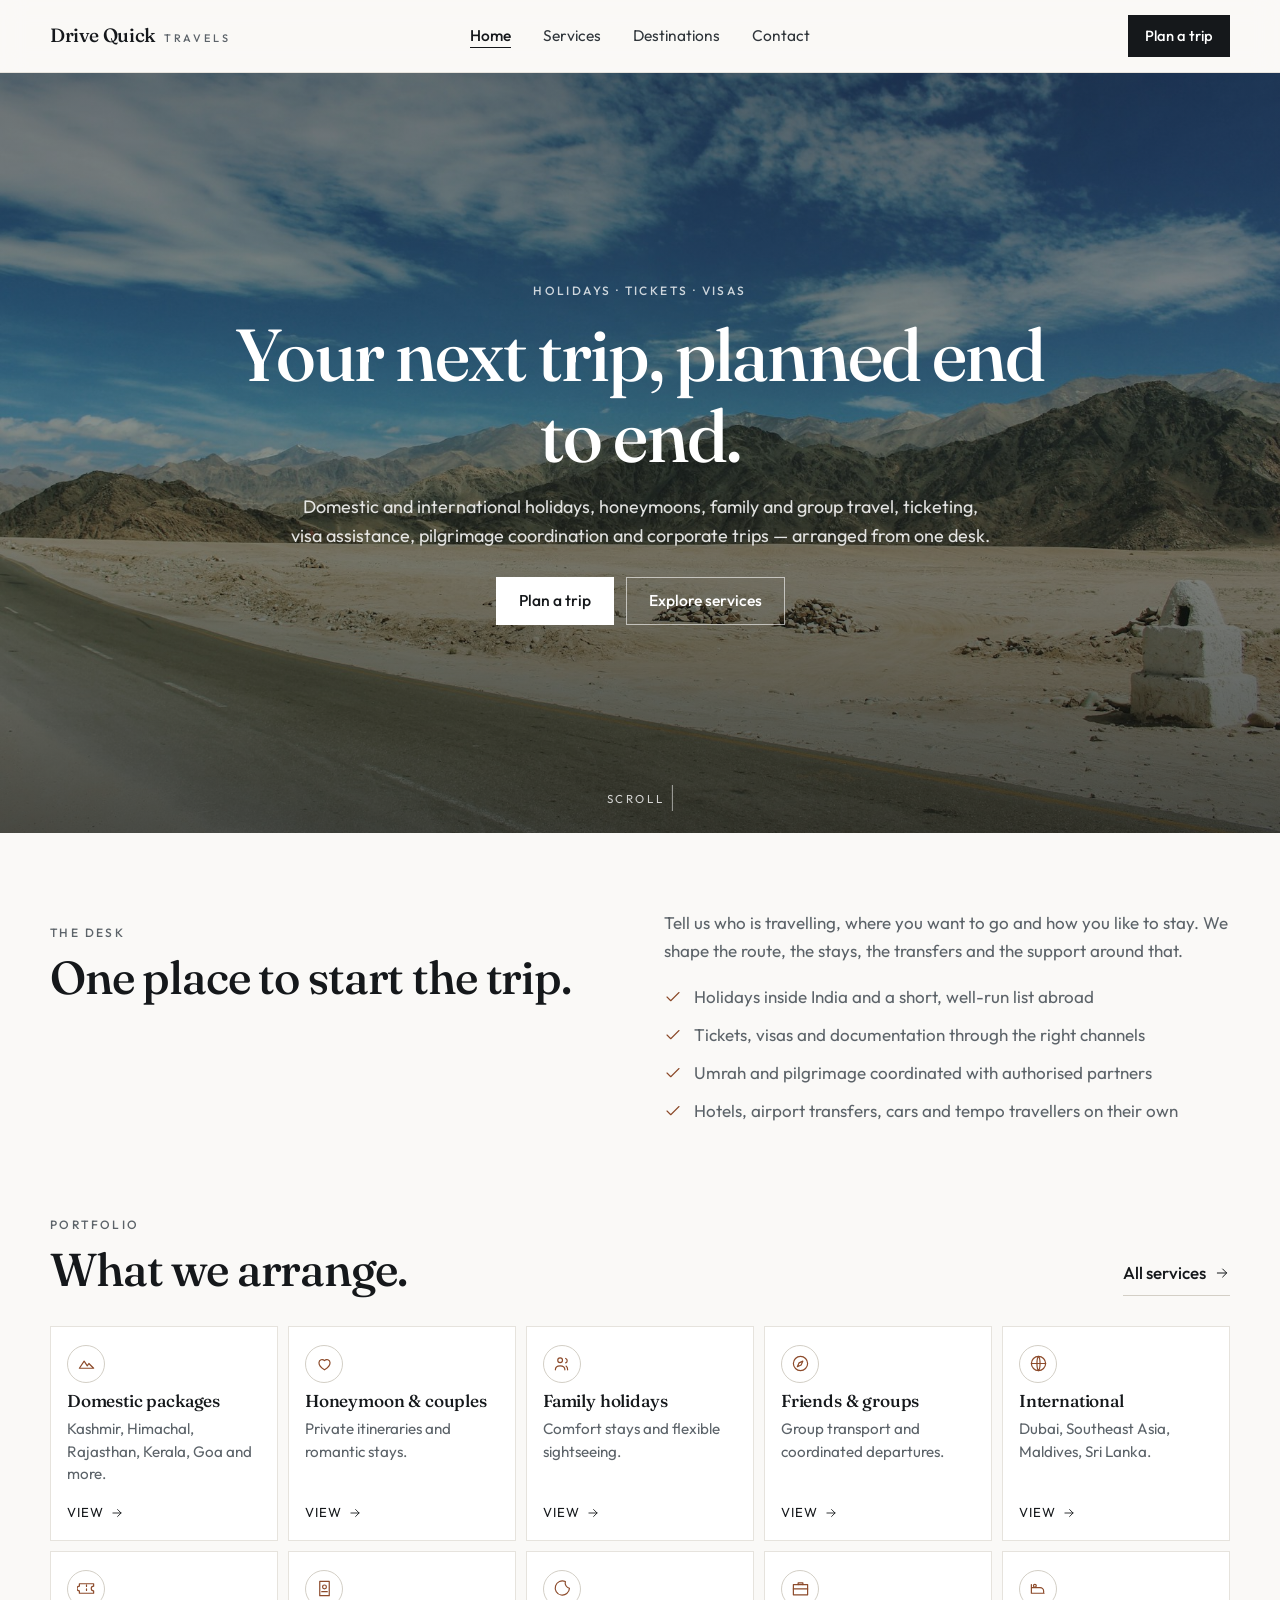
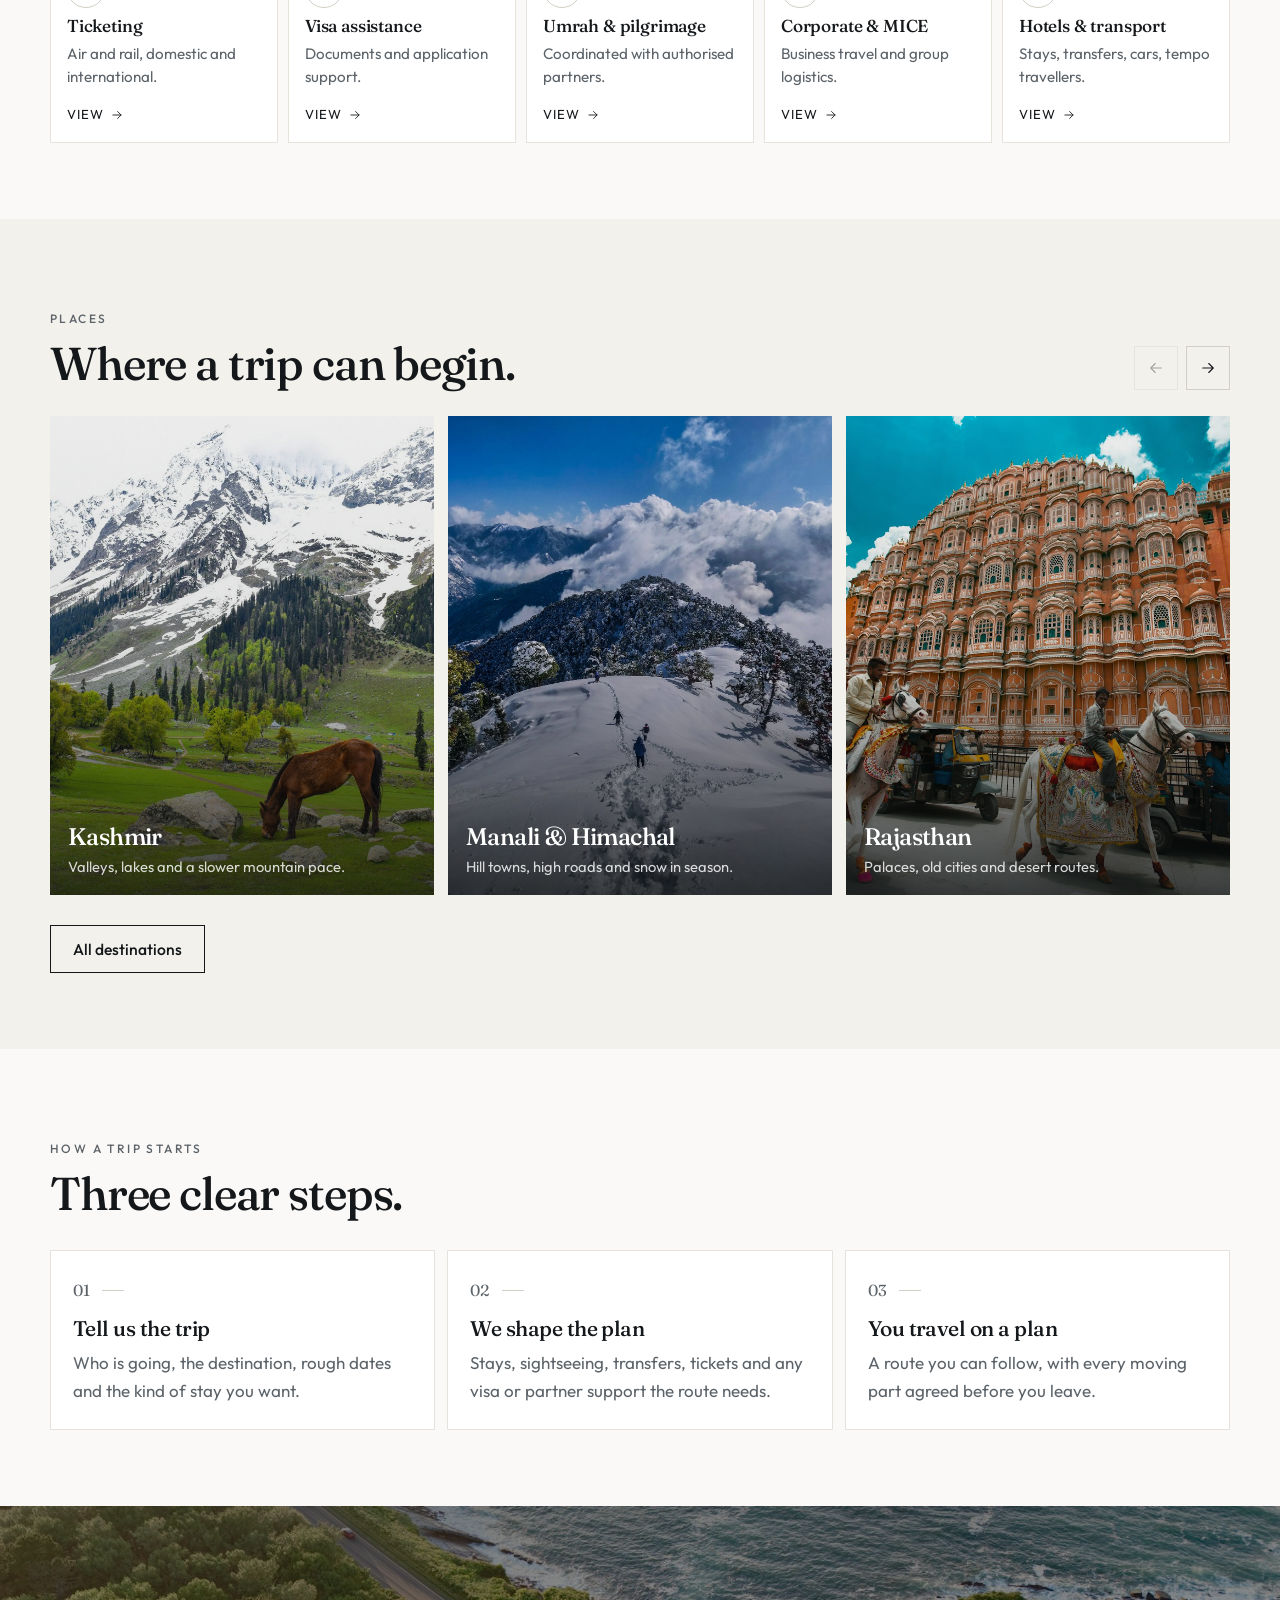
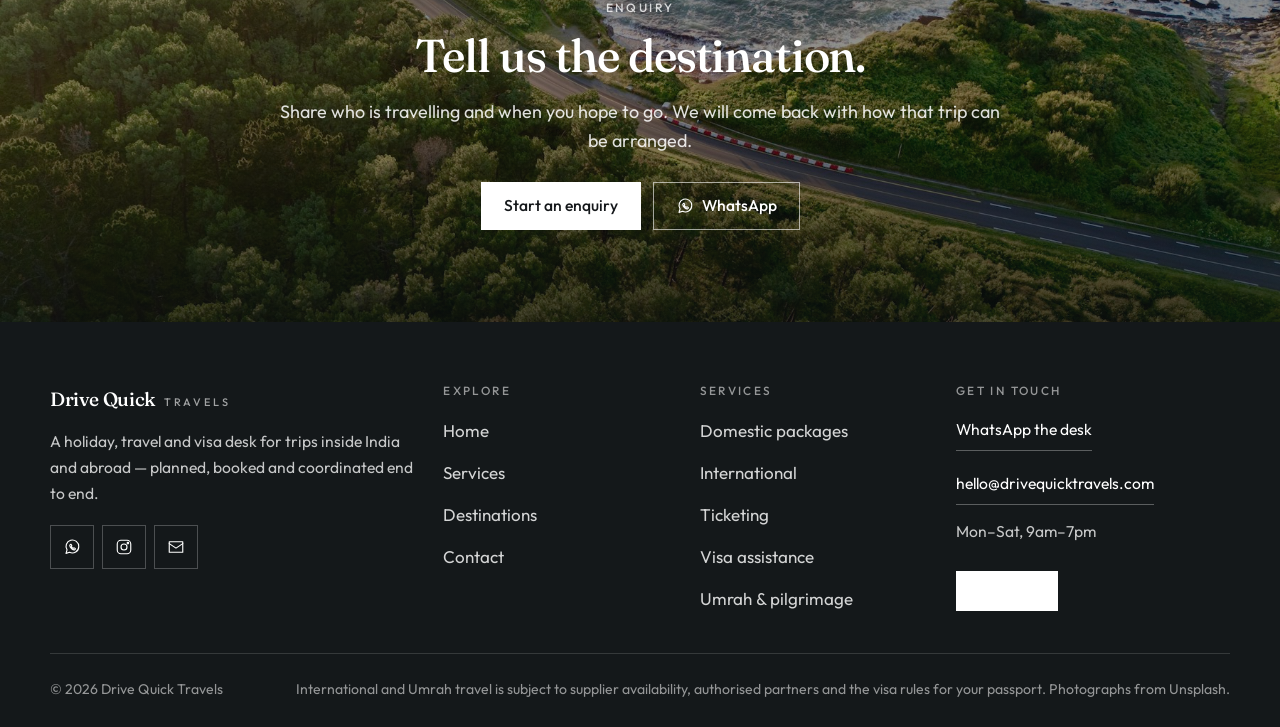
==== index.html @ 265b2a73 "Build Drive Quick Travels static site Four-page travel site (home, services, destinations, contact) " ====
<!DOCTYPE html>
<html lang="en">
<head>
  <meta charset="utf-8">
  <meta name="viewport" content="width=device-width, initial-scale=1">
  <title>Drive Quick Travels — Holidays, tickets and visas</title>
  <meta name="description" content="Drive Quick Travels arranges domestic and international holidays, honeymoons, family and group trips, tickets, visa support, Umrah coordination, corporate travel, hotels and transport.">
  <link rel="icon" href="assets/favicon.svg" type="image/svg+xml">
  <link rel="preconnect" href="https://fonts.googleapis.com">
  <link rel="preconnect" href="https://fonts.gstatic.com" crossorigin>
  <link href="https://fonts.googleapis.com/css2?family=Fraunces:opsz,wght@9..144,400;9..144,500&family=Outfit:wght@300;400;500&display=swap" rel="stylesheet">
  <link rel="stylesheet" href="css/styles.css">
</head>
<body>
  <a class="skip" href="#main">Skip to content</a>

  <header class="site-header">
    <div class="wrap header-bar">
      <a class="logo" href="index.html">Drive Quick <span>Travels</span></a>
      <nav class="site-nav" id="site-nav" aria-label="Primary">
        <ul>
          <li><a href="index.html" aria-current="page">Home</a></li>
          <li><a href="services.html">Services</a></li>
          <li><a href="destinations.html">Destinations</a></li>
          <li><a href="contact.html">Contact</a></li>
        </ul>
      </nav>
      <div class="header-end">
        <a class="btn btn-sm" href="contact.html">Plan a trip</a>
        <button class="nav-toggle" type="button" aria-expanded="false" aria-controls="site-nav" aria-label="Menu">
          <i></i><i></i><i></i>
        </button>
      </div>
    </div>
  </header>

  <main id="main">
    <section class="hero">
      <img class="hero-bg" src="assets/photos/hero.jpg" alt="" width="1800" height="1200" fetchpriority="high">
      <div class="veil" aria-hidden="true"></div>
      <div class="wrap hero-inner">
        <p class="eyebrow eyebrow-light">Holidays · Tickets · Visas</p>
        <h1 class="display">Your next trip, planned end to end.</h1>
        <p class="lead lead-light">Domestic and international holidays, honeymoons, family and group travel, ticketing, visa assistance, pilgrimage coordination and corporate trips — arranged from one desk.</p>
        <div class="actions actions-center">
          <a class="btn btn-light" href="contact.html">Plan a trip</a>
          <a class="btn btn-outline-light" href="services.html">Explore services</a>
        </div>
      </div>
      <a class="hero-scroll" href="#start">Scroll <span aria-hidden="true"></span></a>
    </section>

    <section class="section" id="start">
      <div class="wrap intro reveal">
        <div class="head">
          <p class="eyebrow">The desk</p>
          <h2 class="h2">One place to start the trip.</h2>
        </div>
        <div>
          <p class="muted">Tell us who is travelling, where you want to go and how you like to stay. We shape the route, the stays, the transfers and the support around that.</p>
          <ul class="intro-points">
            <li>
              <svg viewBox="0 0 24 24" fill="none" stroke="currentColor" stroke-width="1.5" stroke-linecap="round" stroke-linejoin="round" aria-hidden="true"><path d="m4 12 5 5L20 6"/></svg>
              <span>Holidays inside India and a short, well-run list abroad</span>
            </li>
            <li>
              <svg viewBox="0 0 24 24" fill="none" stroke="currentColor" stroke-width="1.5" stroke-linecap="round" stroke-linejoin="round" aria-hidden="true"><path d="m4 12 5 5L20 6"/></svg>
              <span>Tickets, visas and documentation through the right channels</span>
            </li>
            <li>
              <svg viewBox="0 0 24 24" fill="none" stroke="currentColor" stroke-width="1.5" stroke-linecap="round" stroke-linejoin="round" aria-hidden="true"><path d="m4 12 5 5L20 6"/></svg>
              <span>Umrah and pilgrimage coordinated with authorised partners</span>
            </li>
            <li>
              <svg viewBox="0 0 24 24" fill="none" stroke="currentColor" stroke-width="1.5" stroke-linecap="round" stroke-linejoin="round" aria-hidden="true"><path d="m4 12 5 5L20 6"/></svg>
              <span>Hotels, airport transfers, cars and tempo travellers on their own</span>
            </li>
          </ul>
        </div>
      </div>
    </section>

    <section class="section section-tight">
      <div class="wrap">
        <div class="head-row reveal">
          <div class="head">
            <p class="eyebrow">Portfolio</p>
            <h2 class="h2">What we arrange.</h2>
          </div>
          <a class="link-arrow" href="services.html">All services
            <svg viewBox="0 0 24 24" fill="none" stroke="currentColor" stroke-width="1.5" stroke-linecap="round" stroke-linejoin="round" aria-hidden="true"><path d="M5 12h14M13 6l6 6-6 6"/></svg>
          </a>
        </div>
        <div class="cards reveal">
          <a class="card" href="services.html#domestic">
            <span class="card-icon"><svg viewBox="0 0 24 24" fill="none" stroke="currentColor" stroke-width="1.5" stroke-linecap="round" stroke-linejoin="round" aria-hidden="true"><path d="m3 18 6-9 4 6 2-3 6 6H3Z"/></svg></span>
            <h3>Domestic packages</h3>
            <p>Kashmir, Himachal, Rajasthan, Kerala, Goa and more.</p>
            <span class="card-go">View <svg viewBox="0 0 24 24" fill="none" stroke="currentColor" stroke-width="1.5" stroke-linecap="round" stroke-linejoin="round" aria-hidden="true"><path d="M5 12h14M13 6l6 6-6 6"/></svg></span>
          </a>
          <a class="card" href="services.html#honeymoon">
            <span class="card-icon"><svg viewBox="0 0 24 24" fill="none" stroke="currentColor" stroke-width="1.5" stroke-linecap="round" stroke-linejoin="round" aria-hidden="true"><path d="M12 20s-7-4.4-7-9a4 4 0 0 1 7-2.6A4 4 0 0 1 19 11c0 4.6-7 9-7 9Z"/></svg></span>
            <h3>Honeymoon &amp; couples</h3>
            <p>Private itineraries and romantic stays.</p>
            <span class="card-go">View <svg viewBox="0 0 24 24" fill="none" stroke="currentColor" stroke-width="1.5" stroke-linecap="round" stroke-linejoin="round" aria-hidden="true"><path d="M5 12h14M13 6l6 6-6 6"/></svg></span>
          </a>
          <a class="card" href="services.html#family">
            <span class="card-icon"><svg viewBox="0 0 24 24" fill="none" stroke="currentColor" stroke-width="1.5" stroke-linecap="round" stroke-linejoin="round" aria-hidden="true"><circle cx="9" cy="8" r="3"/><path d="M3 20c0-3.3 2.7-5 6-5s6 1.7 6 5"/><path d="M16 5.6a3 3 0 0 1 0 5.6M18.5 20c0-2.2-.7-3.8-2-4.7"/></svg></span>
            <h3>Family holidays</h3>
            <p>Comfort stays and flexible sightseeing.</p>
            <span class="card-go">View <svg viewBox="0 0 24 24" fill="none" stroke="currentColor" stroke-width="1.5" stroke-linecap="round" stroke-linejoin="round" aria-hidden="true"><path d="M5 12h14M13 6l6 6-6 6"/></svg></span>
          </a>
          <a class="card" href="services.html#groups">
            <span class="card-icon"><svg viewBox="0 0 24 24" fill="none" stroke="currentColor" stroke-width="1.5" stroke-linecap="round" stroke-linejoin="round" aria-hidden="true"><circle cx="12" cy="12" r="9"/><path d="m15 9-2.2 4.8L8 16l2.2-4.8L15 9Z"/></svg></span>
            <h3>Friends &amp; groups</h3>
            <p>Group transport and coordinated departures.</p>
            <span class="card-go">View <svg viewBox="0 0 24 24" fill="none" stroke="currentColor" stroke-width="1.5" stroke-linecap="round" stroke-linejoin="round" aria-hidden="true"><path d="M5 12h14M13 6l6 6-6 6"/></svg></span>
          </a>
          <a class="card" href="services.html#international">
            <span class="card-icon"><svg viewBox="0 0 24 24" fill="none" stroke="currentColor" stroke-width="1.5" stroke-linecap="round" stroke-linejoin="round" aria-hidden="true"><circle cx="12" cy="12" r="9"/><path d="M3 12h18M12 3c2.6 2.6 2.6 15.4 0 18M12 3c-2.6 2.6-2.6 15.4 0 18"/></svg></span>
            <h3>International</h3>
            <p>Dubai, Southeast Asia, Maldives, Sri Lanka.</p>
            <span class="card-go">View <svg viewBox="0 0 24 24" fill="none" stroke="currentColor" stroke-width="1.5" stroke-linecap="round" stroke-linejoin="round" aria-hidden="true"><path d="M5 12h14M13 6l6 6-6 6"/></svg></span>
          </a>
          <a class="card" href="services.html#ticketing">
            <span class="card-icon"><svg viewBox="0 0 24 24" fill="none" stroke="currentColor" stroke-width="1.5" stroke-linecap="round" stroke-linejoin="round" aria-hidden="true"><path d="M3 9a2 2 0 0 0 0 6v3h18v-3a2 2 0 0 1 0-6V6H3v3Z"/><path d="M12 7.5v9" stroke-dasharray="2 3"/></svg></span>
            <h3>Ticketing</h3>
            <p>Air and rail, domestic and international.</p>
            <span class="card-go">View <svg viewBox="0 0 24 24" fill="none" stroke="currentColor" stroke-width="1.5" stroke-linecap="round" stroke-linejoin="round" aria-hidden="true"><path d="M5 12h14M13 6l6 6-6 6"/></svg></span>
          </a>
          <a class="card" href="services.html#visa">
            <span class="card-icon"><svg viewBox="0 0 24 24" fill="none" stroke="currentColor" stroke-width="1.5" stroke-linecap="round" stroke-linejoin="round" aria-hidden="true"><path d="M6 3h12v18H6z"/><circle cx="12" cy="10" r="2.4"/><path d="M8.5 16h7"/></svg></span>
            <h3>Visa assistance</h3>
            <p>Documents and application support.</p>
            <span class="card-go">View <svg viewBox="0 0 24 24" fill="none" stroke="currentColor" stroke-width="1.5" stroke-linecap="round" stroke-linejoin="round" aria-hidden="true"><path d="M5 12h14M13 6l6 6-6 6"/></svg></span>
          </a>
          <a class="card" href="services.html#umrah">
            <span class="card-icon"><svg viewBox="0 0 24 24" fill="none" stroke="currentColor" stroke-width="1.5" stroke-linecap="round" stroke-linejoin="round" aria-hidden="true"><path d="M15.6 3.2a9 9 0 1 0 5.2 8.6 7 7 0 0 1-5.2-8.6Z"/></svg></span>
            <h3>Umrah &amp; pilgrimage</h3>
            <p>Coordinated with authorised partners.</p>
            <span class="card-go">View <svg viewBox="0 0 24 24" fill="none" stroke="currentColor" stroke-width="1.5" stroke-linecap="round" stroke-linejoin="round" aria-hidden="true"><path d="M5 12h14M13 6l6 6-6 6"/></svg></span>
          </a>
          <a class="card" href="services.html#corporate">
            <span class="card-icon"><svg viewBox="0 0 24 24" fill="none" stroke="currentColor" stroke-width="1.5" stroke-linecap="round" stroke-linejoin="round" aria-hidden="true"><rect x="3" y="7" width="18" height="13"/><path d="M9 7V5h6v2M3 12.5h18"/></svg></span>
            <h3>Corporate &amp; MICE</h3>
            <p>Business travel and group logistics.</p>
            <span class="card-go">View <svg viewBox="0 0 24 24" fill="none" stroke="currentColor" stroke-width="1.5" stroke-linecap="round" stroke-linejoin="round" aria-hidden="true"><path d="M5 12h14M13 6l6 6-6 6"/></svg></span>
          </a>
          <a class="card" href="services.html#hotels">
            <span class="card-icon"><svg viewBox="0 0 24 24" fill="none" stroke="currentColor" stroke-width="1.5" stroke-linecap="round" stroke-linejoin="round" aria-hidden="true"><path d="M3 18v-7h11a4.5 4.5 0 0 1 4.5 4.5V18M3 11V7M3 18h16"/><circle cx="7.4" cy="8.6" r="1.8"/></svg></span>
            <h3>Hotels &amp; transport</h3>
            <p>Stays, transfers, cars, tempo travellers.</p>
            <span class="card-go">View <svg viewBox="0 0 24 24" fill="none" stroke="currentColor" stroke-width="1.5" stroke-linecap="round" stroke-linejoin="round" aria-hidden="true"><path d="M5 12h14M13 6l6 6-6 6"/></svg></span>
          </a>
        </div>
      </div>
    </section>

    <section class="section section-alt">
      <div class="wrap">
        <div class="rail-head reveal">
          <div class="head">
            <p class="eyebrow">Places</p>
            <h2 class="h2">Where a trip can begin.</h2>
          </div>
          <div class="rail-nav">
            <button type="button" data-rail-prev aria-label="Previous destinations">
              <svg viewBox="0 0 24 24" fill="none" stroke="currentColor" stroke-width="1.5" stroke-linecap="round" stroke-linejoin="round" aria-hidden="true"><path d="M19 12H5M11 6l-6 6 6 6"/></svg>
            </button>
            <button type="button" data-rail-next aria-label="More destinations">
              <svg viewBox="0 0 24 24" fill="none" stroke="currentColor" stroke-width="1.5" stroke-linecap="round" stroke-linejoin="round" aria-hidden="true"><path d="M5 12h14M13 6l6 6-6 6"/></svg>
            </button>
          </div>
        </div>
        <div class="rail" data-rail>
          <a class="tile" href="destinations.html#kashmir">
            <img src="assets/photos/kashmir.jpg" alt="" width="1400" height="900" loading="lazy">
            <div class="tile-body">
              <h3>Kashmir</h3>
              <p>Valleys, lakes and a slower mountain pace.</p>
            </div>
          </a>
          <a class="tile" href="destinations.html#himachal">
            <img src="assets/photos/himachal.jpg" alt="" width="1400" height="900" loading="lazy">
            <div class="tile-body">
              <h3>Manali &amp; Himachal</h3>
              <p>Hill towns, high roads and snow in season.</p>
            </div>
          </a>
          <a class="tile" href="destinations.html#rajasthan">
            <img src="assets/photos/rajasthan.jpg" alt="" width="1400" height="900" loading="lazy">
            <div class="tile-body">
              <h3>Rajasthan</h3>
              <p>Palaces, old cities and desert routes.</p>
            </div>
          </a>
          <a class="tile" href="destinations.html#kerala">
            <img src="assets/photos/kerala.jpg" alt="" width="1400" height="900" loading="lazy">
            <div class="tile-body">
              <h3>Kerala</h3>
              <p>Backwaters, the coast and green hill stays.</p>
            </div>
          </a>
          <a class="tile" href="destinations.html#goa">
            <img src="assets/photos/goa.jpg" alt="" width="1400" height="900" loading="lazy">
            <div class="tile-body">
              <h3>Goa</h3>
              <p>Beaches, short breaks and easy evenings.</p>
            </div>
          </a>
          <a class="tile" href="destinations.html#dubai">
            <img src="assets/photos/dubai.jpg" alt="" width="1400" height="900" loading="lazy">
            <div class="tile-body">
              <h3>Dubai</h3>
              <p>City stays and short international breaks.</p>
            </div>
          </a>
          <a class="tile" href="destinations.html#maldives">
            <img src="assets/photos/maldives.jpg" alt="" width="1400" height="900" loading="lazy">
            <div class="tile-body">
              <h3>Maldives</h3>
              <p>Island stays for couples and families.</p>
            </div>
          </a>
          <a class="tile" href="destinations.html#sri-lanka">
            <img src="assets/photos/sri-lanka.jpg" alt="" width="1400" height="900" loading="lazy">
            <div class="tile-body">
              <h3>Sri Lanka</h3>
              <p>Fortress rock, hill country and the coast.</p>
            </div>
          </a>
        </div>
        <p class="swipe-hint">Swipe for more places</p>
        <div class="actions">
          <a class="btn btn-ghost" href="destinations.html">All destinations</a>
        </div>
      </div>
    </section>

    <section class="section">
      <div class="wrap">
        <div class="head reveal" style="margin-bottom: 30px">
          <p class="eyebrow">How a trip starts</p>
          <h2 class="h2">Three clear steps.</h2>
        </div>
        <div class="steps reveal">
          <article class="step">
            <p class="step-num">01</p>
            <h3>Tell us the trip</h3>
            <p>Who is going, the destination, rough dates and the kind of stay you want.</p>
          </article>
          <article class="step">
            <p class="step-num">02</p>
            <h3>We shape the plan</h3>
            <p>Stays, sightseeing, transfers, tickets and any visa or partner support the route needs.</p>
          </article>
          <article class="step">
            <p class="step-num">03</p>
            <h3>You travel on a plan</h3>
            <p>A route you can follow, with every moving part agreed before you leave.</p>
          </article>
        </div>
      </div>
    </section>

    <section class="cta">
      <img class="cover-bg" src="assets/photos/cta.jpg" alt="" width="1800" height="1012" loading="lazy">
      <div class="veil" aria-hidden="true"></div>
      <div class="wrap cta-inner">
        <p class="eyebrow eyebrow-light">Enquiry</p>
        <h2 class="h2">Tell us the destination.</h2>
        <p class="lead lead-light">Share who is travelling and when you hope to go. We will come back with how that trip can be arranged.</p>
        <div class="actions actions-center">
          <a class="btn btn-light" href="contact.html">Start an enquiry</a>
          <a class="btn btn-outline-light" href="https://wa.me/91XXXXXXXXXX" target="_blank" rel="noopener">
            <svg viewBox="0 0 24 24" fill="none" stroke="currentColor" stroke-width="1.5" stroke-linecap="round" stroke-linejoin="round" aria-hidden="true"><path d="M21 11.5a8.5 8.5 0 0 1-12.3 7.6L4 20.5l1.4-4.6A8.5 8.5 0 1 1 21 11.5Z"/><path d="M9.4 9.1c.3-.6.6-.6.9-.6h.6l.9 2-.7.8c.5 1.1 1.4 2 2.5 2.5l.8-.7 2 .9v.6c0 .4-.2.8-.6 1-1 .4-2.6 0-4.2-1.3-1.4-1.2-2.6-3-2.6-4.3 0-.4 0-.7.4-.9Z"/></svg>
            WhatsApp
          </a>
        </div>
      </div>
    </section>
  </main>

  <footer class="site-footer">
    <div class="wrap footer-top">
      <div class="footer-brand">
        <a class="logo" href="index.html">Drive Quick <span>Travels</span></a>
        <p>A holiday, travel and visa desk for trips inside India and abroad — planned, booked and coordinated end to end.</p>
        <div class="socials">
          <a href="https://wa.me/91XXXXXXXXXX" target="_blank" rel="noopener" aria-label="WhatsApp">
            <svg viewBox="0 0 24 24" fill="none" stroke="currentColor" stroke-width="1.5" stroke-linecap="round" stroke-linejoin="round" aria-hidden="true"><path d="M21 11.5a8.5 8.5 0 0 1-12.3 7.6L4 20.5l1.4-4.6A8.5 8.5 0 1 1 21 11.5Z"/><path d="M9.4 9.1c.3-.6.6-.6.9-.6h.6l.9 2-.7.8c.5 1.1 1.4 2 2.5 2.5l.8-.7 2 .9v.6c0 .4-.2.8-.6 1-1 .4-2.6 0-4.2-1.3-1.4-1.2-2.6-3-2.6-4.3 0-.4 0-.7.4-.9Z"/></svg>
          </a>
          <a href="https://instagram.com/" target="_blank" rel="noopener" aria-label="Instagram">
            <svg viewBox="0 0 24 24" fill="none" stroke="currentColor" stroke-width="1.5" stroke-linecap="round" stroke-linejoin="round" aria-hidden="true"><rect x="3" y="3" width="18" height="18" rx="5"/><circle cx="12" cy="12" r="4"/><circle cx="17.2" cy="6.8" r="1"/></svg>
          </a>
          <a href="mailto:hello@drivequicktravels.com" aria-label="Email">
            <svg viewBox="0 0 24 24" fill="none" stroke="currentColor" stroke-width="1.5" stroke-linecap="round" stroke-linejoin="round" aria-hidden="true"><rect x="3" y="5" width="18" height="14"/><path d="m3 7.5 9 6 9-6"/></svg>
          </a>
        </div>
      </div>
      <div class="footer-col">
        <h3>Explore</h3>
        <ul>
          <li><a href="index.html">Home</a></li>
          <li><a href="services.html">Services</a></li>
          <li><a href="destinations.html">Destinations</a></li>
          <li><a href="contact.html">Contact</a></li>
        </ul>
      </div>
      <div class="footer-col">
        <h3>Services</h3>
        <ul>
          <li><a href="services.html#domestic">Domestic packages</a></li>
          <li><a href="services.html#international">International</a></li>
          <li><a href="services.html#ticketing">Ticketing</a></li>
          <li><a href="services.html#visa">Visa assistance</a></li>
          <li><a href="services.html#umrah">Umrah &amp; pilgrimage</a></li>
        </ul>
      </div>
      <div class="footer-col footer-contact">
        <h3>Get in touch</h3>
        <p><a href="https://wa.me/91XXXXXXXXXX" target="_blank" rel="noopener">WhatsApp the desk</a></p>
        <p><a href="mailto:hello@drivequicktravels.com">hello@drivequicktravels.com</a></p>
        <p>Mon–Sat, 9am–7pm</p>
        <div class="actions">
          <a class="btn btn-light btn-sm" href="contact.html">Plan a trip</a>
        </div>
      </div>
    </div>
    <div class="wrap footer-bottom">
      <p>© <span data-year></span> Drive Quick Travels</p>
      <p class="footer-note">International and Umrah travel is subject to supplier availability, authorised partners and the visa rules for your passport. Photographs from Unsplash.</p>
    </div>
  </footer>

  <script src="js/main.js"></script>
</body>
</html>
---- css/styles.css ----
/* Drive Quick Travels — minimal travel palette: warm paper, deep ink, single clay accent */
:root {
  --bg: #faf9f7;
  --surface: #ffffff;
  --surface-2: #f3f1ec;
  --ink: #15181b;
  --ink-soft: #2f353a;
  --muted: #5c6369;
  --line: #e6e3dd;
  --line-strong: #d3cfc6;
  --accent: #8c4a2a;
  --accent-soft: #c07446;
  --dark: #14181a;
  --dark-2: #1d2225;
  --danger: #8c3f2a;
  --header: 72px;
  --wrap: 1180px;
  --gap: 14px;
  --radius: 3px;
  --serif: "Fraunces", Georgia, "Times New Roman", serif;
  --sans: "Outfit", "Segoe UI", system-ui, sans-serif;
  --ease: cubic-bezier(0.22, 0.61, 0.36, 1);
}

*,
*::before,
*::after {
  box-sizing: border-box;
}

html {
  scroll-behavior: smooth;
}

body {
  margin: 0;
  background: var(--bg);
  color: var(--ink);
  font-family: var(--sans);
  font-size: 1.0625rem;
  font-weight: 400;
  line-height: 1.65;
  -webkit-font-smoothing: antialiased;
}

img {
  display: block;
  max-width: 100%;
}

a {
  color: inherit;
}

button,
input,
select,
textarea {
  font: inherit;
}

[id] {
  scroll-margin-top: calc(var(--header) + 24px);
}

.skip {
  position: absolute;
  left: 16px;
  top: 10px;
  z-index: 1000;
  padding: 10px 14px;
  background: var(--surface);
  border: 1px solid var(--ink);
  transform: translateY(-160%);
}

.skip:focus {
  transform: none;
}

.sr-only {
  position: absolute;
  width: 1px;
  height: 1px;
  margin: -1px;
  padding: 0;
  overflow: hidden;
  clip: rect(0, 0, 0, 0);
  white-space: nowrap;
  border: 0;
}

:focus-visible {
  outline: 2px solid var(--accent);
  outline-offset: 3px;
}

.wrap {
  width: min(var(--wrap), calc(100% - 40px));
  margin-inline: auto;
}

/* ---------- Type ---------- */
h1,
h2,
h3 {
  font-family: var(--serif);
  font-weight: 500;
  letter-spacing: -0.025em;
  line-height: 1.1;
  margin: 0;
}

.display {
  font-size: clamp(2.6rem, 6vw, 4.6rem);
}

.h2 {
  font-size: clamp(1.9rem, 3.6vw, 3rem);
}

.h3 {
  font-size: clamp(1.5rem, 2.4vw, 2.1rem);
}

.eyebrow {
  margin: 0;
  font-family: var(--sans);
  font-size: 0.75rem;
  font-weight: 500;
  letter-spacing: 0.2em;
  text-transform: uppercase;
  color: var(--accent);
}

.eyebrow-light {
  color: rgba(255, 255, 255, 0.78);
}

.lead {
  font-size: 1.125rem;
  line-height: 1.6;
  color: var(--muted);
  margin: 16px 0 0;
}

.lead-light {
  color: rgba(255, 255, 255, 0.86);
}

p {
  margin: 0 0 14px;
}

p:last-child {
  margin-bottom: 0;
}

.muted {
  color: var(--muted);
}

/* ---------- Header ---------- */
.site-header {
  position: sticky;
  top: 0;
  z-index: 60;
  background: rgba(250, 249, 247, 0.9);
  backdrop-filter: saturate(140%) blur(12px);
  border-bottom: 1px solid var(--line);
}

.header-bar {
  display: grid;
  grid-template-columns: 1fr auto;
  align-items: center;
  gap: 16px;
  min-height: var(--header);
}

.logo {
  display: inline-flex;
  align-items: baseline;
  gap: 8px;
  text-decoration: none;
  font-family: var(--serif);
  font-size: 1.2rem;
  font-weight: 500;
  letter-spacing: -0.02em;
  white-space: nowrap;
}

.logo span {
  font-family: var(--sans);
  font-size: 0.68rem;
  font-weight: 500;
  letter-spacing: 0.26em;
  text-transform: uppercase;
  color: var(--muted);
}

.header-end {
  display: flex;
  align-items: center;
  gap: 10px;
  justify-self: end;
}

.nav-toggle {
  display: inline-flex;
  flex-direction: column;
  justify-content: center;
  gap: 5px;
  width: 48px;
  height: 48px;
  padding: 0 12px;
  background: none;
  border: 1px solid var(--line-strong);
  cursor: pointer;
}

.nav-toggle i {
  display: block;
  height: 1px;
  background: var(--ink);
}

.site-nav {
  display: none;
  grid-column: 1 / -1;
  padding: 4px 0 18px;
  border-top: 1px solid var(--line);
}

.site-nav.is-open {
  display: block;
}

.site-nav ul {
  display: flex;
  flex-direction: column;
  gap: 2px;
  margin: 0;
  padding: 0;
  list-style: none;
}

.site-nav a {
  display: flex;
  align-items: center;
  min-height: 48px;
  text-decoration: none;
  font-size: 1rem;
  color: var(--ink-soft);
}

.site-nav a[aria-current="page"] {
  color: var(--ink);
  font-weight: 500;
}

/* ---------- Buttons ---------- */
.btn {
  display: inline-flex;
  align-items: center;
  justify-content: center;
  gap: 8px;
  min-height: 48px;
  padding: 0 22px;
  border: 1px solid var(--ink);
  background: var(--ink);
  color: #fff;
  text-decoration: none;
  font-size: 0.98rem;
  font-weight: 500;
  cursor: pointer;
  touch-action: manipulation;
  transition: background 0.2s var(--ease), color 0.2s var(--ease), border-color 0.2s var(--ease), transform 0.2s var(--ease);
}

.btn:hover {
  background: var(--accent);
  border-color: var(--accent);
  transform: translateY(-1px);
}

.btn-sm {
  min-height: 42px;
  padding: 0 16px;
  font-size: 0.92rem;
}

.btn-ghost {
  background: transparent;
  color: var(--ink);
}

.btn-ghost:hover {
  background: var(--ink);
  color: #fff;
  border-color: var(--ink);
}

.btn-light {
  background: #fff;
  border-color: #fff;
  color: var(--ink);
}

.btn-light:hover {
  background: var(--accent-soft);
  border-color: var(--accent-soft);
  color: #fff;
}

.btn-outline-light {
  background: transparent;
  border-color: rgba(255, 255, 255, 0.6);
  color: #fff;
}

.btn-outline-light:hover {
  background: #fff;
  border-color: #fff;
  color: var(--ink);
}

.btn svg {
  width: 18px;
  height: 18px;
  flex: none;
}

.actions {
  display: flex;
  flex-wrap: wrap;
  gap: 12px;
  margin-top: 26px;
}

.actions-center {
  justify-content: center;
}

.link-arrow {
  display: inline-flex;
  align-items: center;
  gap: 8px;
  min-height: 44px;
  text-decoration: none;
  font-weight: 500;
  color: var(--ink);
  border-bottom: 1px solid var(--line-strong);
}

.link-arrow svg {
  width: 16px;
  height: 16px;
  transition: transform 0.25s var(--ease);
}

.link-arrow:hover {
  color: var(--accent);
  border-color: var(--accent);
}

.link-arrow:hover svg {
  transform: translateX(4px);
}

/* ---------- Hero ---------- */
.hero {
  position: relative;
  display: grid;
  place-items: center;
  min-height: min(86vh, 760px);
  padding: 72px 0;
  background: var(--dark);
  color: #fff;
  overflow: hidden;
}

.hero-bg,
.cover-bg {
  position: absolute;
  inset: 0;
  width: 100%;
  height: 100%;
  object-fit: cover;
}

.veil {
  position: absolute;
  inset: 0;
  background: linear-gradient(180deg, rgba(10, 14, 16, 0.55) 0%, rgba(10, 14, 16, 0.42) 45%, rgba(10, 14, 16, 0.72) 100%);
}

.hero-inner {
  position: relative;
  z-index: 1;
  text-align: center;
  max-width: 820px;
}

.hero h1 {
  margin: 14px 0 0;
  color: #fff;
}

.hero .lead {
  margin-inline: auto;
  max-width: 44rem;
}

.hero-scroll {
  position: absolute;
  bottom: 22px;
  left: 50%;
  transform: translateX(-50%);
  z-index: 1;
  display: inline-flex;
  align-items: center;
  gap: 8px;
  font-size: 0.72rem;
  letter-spacing: 0.22em;
  text-transform: uppercase;
  color: rgba(255, 255, 255, 0.8);
  text-decoration: none;
}

.hero-scroll span {
  display: block;
  width: 1px;
  height: 26px;
  background: rgba(255, 255, 255, 0.55);
}

/* Compact hero for inner pages */
.page-hero {
  position: relative;
  display: grid;
  place-items: center;
  min-height: 46vh;
  padding: 64px 0;
  background: var(--dark);
  color: #fff;
  overflow: hidden;
}

.page-hero .hero-inner {
  max-width: 760px;
}

.page-hero h1 {
  margin: 12px 0 0;
  color: #fff;
  font-size: clamp(2.2rem, 4.6vw, 3.6rem);
}

/* ---------- Sections ---------- */
.section {
  padding: 76px 0;
}

.section-tight {
  padding-top: 0;
}

.section-alt {
  background: var(--surface-2);
}

.head {
  max-width: 46rem;
}

.head h2 {
  margin-top: 10px;
}

.head p {
  margin-top: 14px;
  color: var(--muted);
}

.head-row {
  display: grid;
  gap: 18px;
  margin-bottom: 30px;
}

.intro {
  display: grid;
  gap: 26px;
}

.intro-points {
  margin: 18px 0 0;
  padding: 0;
  list-style: none;
  display: grid;
  gap: 10px;
}

.intro-points li {
  display: grid;
  grid-template-columns: 18px 1fr;
  gap: 12px;
  color: var(--muted);
}

.intro-points svg {
  width: 18px;
  height: 18px;
  margin-top: 5px;
  color: var(--accent);
}

/* ---------- Service cards ---------- */
.cards {
  display: grid;
  gap: 10px;
  grid-template-columns: repeat(2, 1fr);
}

.card {
  display: flex;
  flex-direction: column;
  gap: 8px;
  padding: 18px 16px 16px;
  background: var(--surface);
  border: 1px solid var(--line);
  text-decoration: none;
  transition: transform 0.25s var(--ease), border-color 0.25s var(--ease), box-shadow 0.25s var(--ease);
}

.card:hover {
  transform: translateY(-3px);
  border-color: var(--ink);
  box-shadow: 0 16px 30px rgba(20, 24, 26, 0.07);
}

.card-icon {
  display: grid;
  place-items: center;
  width: 38px;
  height: 38px;
  border: 1px solid var(--line-strong);
  border-radius: 50%;
  color: var(--accent);
}

.card:hover .card-icon {
  border-color: var(--accent);
}

.card-icon svg {
  width: 19px;
  height: 19px;
}

.card h3 {
  font-size: 1.08rem;
  letter-spacing: -0.01em;
}

.card p {
  margin: 0;
  font-size: 0.95rem;
  line-height: 1.5;
  color: var(--muted);
}

.card-go {
  margin-top: auto;
  padding-top: 8px;
  font-size: 0.82rem;
  letter-spacing: 0.08em;
  text-transform: uppercase;
  color: var(--ink);
  display: inline-flex;
  align-items: center;
  gap: 6px;
}

.card-go svg {
  width: 14px;
  height: 14px;
  transition: transform 0.25s var(--ease);
}

.card:hover .card-go {
  color: var(--accent);
}

.card:hover .card-go svg {
  transform: translateX(4px);
}

/* ---------- Rails (swipe on mobile, row on desktop) ---------- */
.rail-head {
  display: flex;
  align-items: flex-end;
  justify-content: space-between;
  gap: 16px;
  flex-wrap: wrap;
  margin-bottom: 26px;
}

.rail-nav {
  display: none;
  gap: 8px;
}

.rail-nav button {
  width: 44px;
  height: 44px;
  display: grid;
  place-items: center;
  background: transparent;
  border: 1px solid var(--line-strong);
  cursor: pointer;
  color: var(--ink);
  transition: background 0.2s var(--ease), color 0.2s var(--ease), border-color 0.2s var(--ease);
}

.rail-nav button:hover:not(:disabled) {
  background: var(--ink);
  border-color: var(--ink);
  color: #fff;
}

.rail-nav button:disabled {
  opacity: 0.35;
  cursor: default;
}

.rail-nav svg {
  width: 18px;
  height: 18px;
}

.rail {
  display: grid;
  grid-auto-flow: column;
  grid-auto-columns: 78%;
  gap: var(--gap);
  overflow-x: auto;
  scroll-snap-type: x mandatory;
  scrollbar-width: none;
  -webkit-overflow-scrolling: touch;
  padding-bottom: 4px;
}

.rail::-webkit-scrollbar {
  display: none;
}

.rail > * {
  scroll-snap-align: start;
}

.swipe-hint {
  margin: 14px 0 0;
  font-size: 0.82rem;
  letter-spacing: 0.1em;
  text-transform: uppercase;
  color: var(--muted);
}

/* Destination tiles */
.tile {
  position: relative;
  display: block;
  aspect-ratio: 4 / 5;
  overflow: hidden;
  text-decoration: none;
  color: #fff;
  background: var(--dark);
}

.tile img {
  position: absolute;
  inset: 0;
  width: 100%;
  height: 100%;
  object-fit: cover;
  transition: transform 0.6s var(--ease);
}

.tile::after {
  content: "";
  position: absolute;
  inset: 0;
  background: linear-gradient(to top, rgba(10, 14, 16, 0.78) 0%, rgba(10, 14, 16, 0.12) 52%, rgba(10, 14, 16, 0.08) 100%);
}

.tile:hover img {
  transform: scale(1.06);
}

.tile-body {
  position: absolute;
  inset: auto 0 0 0;
  z-index: 1;
  padding: 18px;
}

.tile-body h3 {
  font-size: 1.5rem;
  color: #fff;
}

.tile-body p {
  margin: 6px 0 0;
  font-size: 0.92rem;
  line-height: 1.45;
  color: rgba(255, 255, 255, 0.82);
}

.tile-body .tile-go {
  display: inline-flex;
  align-items: center;
  gap: 7px;
  margin-top: 12px;
  font-size: 0.78rem;
  letter-spacing: 0.14em;
  text-transform: uppercase;
  color: #fff;
}

.tile-body .tile-go svg {
  width: 14px;
  height: 14px;
  transition: transform 0.25s var(--ease);
}

.tile:hover .tile-go svg {
  transform: translateX(4px);
}

/* ---------- Steps ---------- */
.steps {
  display: grid;
  gap: 12px;
}

.step {
  padding: 26px 22px 24px;
  background: var(--surface);
  border: 1px solid var(--line);
  transition: transform 0.3s var(--ease), border-color 0.3s var(--ease), box-shadow 0.3s var(--ease);
}

.step-num {
  display: flex;
  align-items: center;
  gap: 12px;
  font-family: var(--serif);
  font-size: 1rem;
  color: var(--accent);
}

.step-num::after {
  content: "";
  display: block;
  width: 22px;
  height: 1px;
  background: var(--line-strong);
  transition: width 0.35s var(--ease), background 0.35s var(--ease);
}

.step h3 {
  margin: 14px 0 8px;
  font-size: 1.32rem;
}

.step p {
  margin: 0;
  color: var(--muted);
}

.step:hover {
  transform: translateY(-5px);
  border-color: var(--ink);
  box-shadow: 0 18px 36px rgba(20, 24, 26, 0.08);
}

.step:hover .step-num::after {
  width: 52px;
  background: var(--accent);
}

/* ---------- CTA band ---------- */
.cta {
  position: relative;
  display: grid;
  place-items: center;
  padding: 92px 0;
  background: var(--dark);
  color: #fff;
  overflow: hidden;
  text-align: center;
}

.cta-inner {
  position: relative;
  z-index: 1;
  max-width: 720px;
}

.cta h2 {
  margin: 14px 0 0;
  color: #fff;
}

/* ---------- Services page ---------- */
.svc-layout {
  display: grid;
  gap: 28px;
  align-items: start;
}

.svc-index {
  position: sticky;
  top: var(--header);
  z-index: 20;
  margin: 0 calc(50% - 50vw);
  padding: 12px calc(50vw - 50% + 0px);
  background: rgba(250, 249, 247, 0.94);
  backdrop-filter: blur(10px);
  border-bottom: 1px solid var(--line);
}

.svc-index-inner {
  display: flex;
  gap: 8px;
  overflow-x: auto;
  scrollbar-width: none;
}

.svc-index-inner::-webkit-scrollbar {
  display: none;
}

.svc-index h2 {
  display: none;
}

.svc-index a {
  flex: none;
  display: inline-flex;
  align-items: center;
  min-height: 42px;
  padding: 0 14px;
  border: 1px solid var(--line-strong);
  background: var(--surface);
  text-decoration: none;
  font-size: 0.92rem;
  white-space: nowrap;
  color: var(--ink-soft);
  transition: background 0.2s var(--ease), color 0.2s var(--ease), border-color 0.2s var(--ease);
}

.svc-index a.is-active,
.svc-index a:hover {
  background: var(--ink);
  border-color: var(--ink);
  color: #fff;
}

.svc-list {
  display: grid;
  gap: 14px;
}

.svc {
  display: grid;
  gap: 0;
  background: var(--surface);
  border: 1px solid var(--line);
  overflow: hidden;
  transition: border-color 0.3s var(--ease), box-shadow 0.3s var(--ease);
}

.svc:hover {
  border-color: var(--line-strong);
  box-shadow: 0 18px 34px rgba(20, 24, 26, 0.06);
}

.svc-media {
  position: relative;
  overflow: hidden;
  aspect-ratio: 16 / 10;
}

.svc-media img {
  width: 100%;
  height: 100%;
  object-fit: cover;
  transition: transform 0.7s var(--ease);
}

.svc:hover .svc-media img {
  transform: scale(1.05);
}

.svc-media span {
  position: absolute;
  left: 0;
  top: 0;
  padding: 7px 12px;
  background: rgba(10, 14, 16, 0.78);
  color: #fff;
  font-family: var(--serif);
  font-size: 0.9rem;
}

.svc-body {
  padding: 22px 20px 24px;
}

.svc-body h2 {
  font-size: clamp(1.45rem, 2.2vw, 1.85rem);
}

.svc-body p {
  margin: 10px 0 0;
  color: var(--muted);
}

.chips {
  display: flex;
  flex-wrap: wrap;
  gap: 7px;
  margin: 16px 0 0;
  padding: 0;
  list-style: none;
}

.chips li {
  padding: 5px 11px;
  background: var(--surface-2);
  border: 1px solid var(--line);
  font-size: 0.88rem;
  color: var(--ink-soft);
}

.svc-body .link-arrow {
  margin-top: 16px;
}

/* ---------- Contact page ---------- */
.contact-layout {
  display: grid;
  gap: 24px;
  align-items: start;
}

.panel {
  background: var(--surface);
  border: 1px solid var(--line);
  padding: 24px 20px;
}

.panel + .panel {
  margin-top: 14px;
}

.panel h2 {
  font-size: 1.7rem;
}

.panel h3 {
  font-size: 1.15rem;
}

form {
  display: grid;
  gap: 16px;
  margin-top: 16px;
}

label {
  display: grid;
  gap: 6px;
}

label > span:first-child {
  font-size: 0.92rem;
  font-weight: 500;
}

.req {
  color: var(--danger);
}

input,
select,
textarea {
  width: 100%;
  min-height: 48px;
  padding: 11px 13px;
  background: var(--bg);
  border: 1px solid var(--line-strong);
  color: var(--ink);
}

input:focus,
select:focus,
textarea:focus {
  border-color: var(--ink);
}

textarea {
  min-height: 130px;
  resize: vertical;
}

.field-error {
  color: var(--danger);
  font-size: 0.92rem;
}

.field-error:empty {
  display: none;
}

.hint {
  color: var(--muted);
  font-size: 0.95rem;
}

.reach {
  display: grid;
  gap: 2px;
  margin: 16px 0 0;
  padding: 0;
  list-style: none;
}

.reach li {
  display: grid;
  grid-template-columns: 20px 1fr;
  gap: 12px;
  padding: 12px 0;
  border-top: 1px solid var(--line);
  align-items: start;
}

.reach li:first-child {
  border-top: 0;
}

.reach svg {
  width: 19px;
  height: 19px;
  margin-top: 4px;
  color: var(--accent);
}

.reach strong {
  display: block;
  font-weight: 500;
}

.reach a {
  text-decoration: none;
  border-bottom: 1px solid var(--line-strong);
}

.reach a:hover {
  color: var(--accent);
  border-color: var(--accent);
}

.reach span {
  color: var(--muted);
  font-size: 0.95rem;
}

.timeline {
  counter-reset: tl;
  margin: 16px 0 0;
  padding: 0;
  list-style: none;
  display: grid;
  gap: 14px;
}

.timeline li {
  display: grid;
  grid-template-columns: 30px 1fr;
  gap: 12px;
  color: var(--muted);
}

.timeline li::before {
  counter-increment: tl;
  content: "0" counter(tl);
  font-family: var(--serif);
  color: var(--accent);
}

.timeline strong {
  display: block;
  color: var(--ink);
  font-weight: 500;
}

.faq details {
  border-top: 1px solid var(--line);
}

.faq details:last-of-type {
  border-bottom: 1px solid var(--line);
}

.faq summary {
  display: flex;
  align-items: center;
  justify-content: space-between;
  gap: 12px;
  min-height: 52px;
  cursor: pointer;
  font-weight: 500;
  list-style: none;
}

.faq summary::-webkit-details-marker {
  display: none;
}

.faq summary::after {
  content: "+";
  font-size: 1.3rem;
  color: var(--accent);
}

.faq details[open] summary::after {
  content: "–";
}

.faq details p {
  margin: 0 0 16px;
  color: var(--muted);
}

.aside-photo {
  position: relative;
  overflow: hidden;
  aspect-ratio: 4 / 3;
  margin-top: 14px;
}

.aside-photo img {
  width: 100%;
  height: 100%;
  object-fit: cover;
}

.aside-photo figcaption {
  position: absolute;
  inset: auto 0 0 0;
  padding: 16px;
  background: linear-gradient(to top, rgba(10, 14, 16, 0.8), transparent);
  color: #fff;
  font-size: 0.95rem;
}

.confirm {
  background: var(--surface-2);
  border: 1px solid var(--line-strong);
  padding: 20px;
}

.summary {
  margin: 14px 0 0;
  padding: 14px;
  background: var(--surface);
  border: 1px solid var(--line);
  white-space: pre-wrap;
  font-size: 0.95rem;
}

/* ---------- Footer ---------- */
.site-footer {
  background: var(--dark);
  color: rgba(255, 255, 255, 0.76);
  padding: 62px 0 26px;
}

.footer-top {
  display: grid;
  gap: 34px;
  padding-bottom: 34px;
  border-bottom: 1px solid rgba(255, 255, 255, 0.14);
}

.footer-brand .logo {
  color: #fff;
}

.footer-brand .logo span {
  color: rgba(255, 255, 255, 0.6);
}

.footer-brand p {
  margin: 14px 0 0;
  max-width: 30rem;
  font-size: 0.98rem;
}

.socials {
  display: flex;
  gap: 8px;
  margin-top: 18px;
}

.socials a {
  display: grid;
  place-items: center;
  width: 44px;
  height: 44px;
  border: 1px solid rgba(255, 255, 255, 0.24);
  color: #fff;
  transition: background 0.2s var(--ease), color 0.2s var(--ease), border-color 0.2s var(--ease);
}

.socials a:hover {
  background: #fff;
  border-color: #fff;
  color: var(--dark);
}

.socials svg {
  width: 18px;
  height: 18px;
}

.footer-col h3 {
  font-family: var(--sans);
  font-size: 0.74rem;
  font-weight: 500;
  letter-spacing: 0.2em;
  text-transform: uppercase;
  color: rgba(255, 255, 255, 0.55);
}

.footer-col ul {
  margin: 14px 0 0;
  padding: 0;
  list-style: none;
  display: grid;
  gap: 2px;
}

.footer-col a {
  display: inline-flex;
  align-items: center;
  min-height: 40px;
  text-decoration: none;
  color: rgba(255, 255, 255, 0.82);
}

.footer-col a:hover {
  color: #fff;
}

.footer-contact p {
  margin: 14px 0 0;
  font-size: 0.98rem;
}

.footer-contact a {
  color: #fff;
  text-decoration: none;
  border-bottom: 1px solid rgba(255, 255, 255, 0.3);
}

.footer-bottom {
  display: grid;
  gap: 10px;
  padding-top: 24px;
  font-size: 0.88rem;
  color: rgba(255, 255, 255, 0.55);
}

.footer-bottom p {
  margin: 0;
}

/* ---------- Reveal ---------- */
.reveal {
  opacity: 0;
  transform: translateY(14px);
}

.reveal.is-in {
  opacity: 1;
  transform: none;
  transition: opacity 0.6s var(--ease), transform 0.6s var(--ease);
}

/* ---------- Breakpoints ---------- */
@media (min-width: 600px) {
  .cards {
    grid-template-columns: repeat(3, 1fr);
  }

  .rail {
    grid-auto-columns: 46%;
  }

  .footer-top {
    grid-template-columns: repeat(2, 1fr);
  }

  .footer-bottom {
    grid-template-columns: auto 1fr;
    align-items: baseline;
    gap: 24px;
  }

  .footer-bottom .footer-note {
    text-align: right;
  }
}

@media (min-width: 860px) {
  .intro {
    grid-template-columns: 1fr 1fr;
    gap: 48px;
  }

  .steps {
    grid-template-columns: repeat(3, 1fr);
  }

  .svc {
    grid-template-columns: 252px 1fr;
  }

  .svc-media {
    aspect-ratio: auto;
    height: 100%;
    min-height: 240px;
  }

  .contact-layout {
    grid-template-columns: 1.1fr 0.9fr;
    gap: 34px;
  }

  .footer-top {
    grid-template-columns: 1.6fr 1fr 1fr 1.2fr;
    gap: 28px;
  }
}

@media (min-width: 1000px) {
  .header-bar {
    grid-template-columns: 1fr auto 1fr;
  }

  .nav-toggle {
    display: none;
  }

  .site-nav {
    display: block;
    grid-column: 2;
    padding: 0;
    border: 0;
    justify-self: center;
  }

  .site-nav ul {
    flex-direction: row;
    gap: 4px;
  }

  .site-nav a {
    min-height: 44px;
    padding: 0 14px;
    font-size: 0.97rem;
    position: relative;
  }

  .site-nav a::after {
    content: "";
    position: absolute;
    left: 14px;
    right: 14px;
    bottom: 10px;
    height: 1px;
    background: var(--ink);
    transform: scaleX(0);
    transform-origin: left;
    transition: transform 0.25s var(--ease);
  }

  .site-nav a:hover::after,
  .site-nav a[aria-current="page"]::after {
    transform: scaleX(1);
  }

  .cards {
    grid-template-columns: repeat(5, 1fr);
  }

  .rail {
    grid-auto-columns: calc((100% - 2 * var(--gap)) / 3);
  }

  .rail[data-cols="4"] {
    grid-auto-columns: calc((100% - 3 * var(--gap)) / 4);
  }

  .rail-nav {
    display: flex;
  }

  .swipe-hint {
    display: none;
  }

  .head-row {
    grid-template-columns: 1fr auto;
    align-items: end;
  }

  .svc-layout {
    grid-template-columns: 220px 1fr;
    gap: 52px;
  }

  .svc-index {
    position: sticky;
    top: calc(var(--header) + 28px);
    margin: 0;
    padding: 0;
    background: none;
    backdrop-filter: none;
    border: 0;
  }

  .svc-index h2 {
    display: block;
    font-family: var(--sans);
    font-size: 0.74rem;
    font-weight: 500;
    letter-spacing: 0.2em;
    text-transform: uppercase;
    color: var(--muted);
    margin-bottom: 12px;
  }

  .svc-index-inner {
    flex-direction: column;
    overflow: visible;
    gap: 0;
  }

  .svc-index a {
    border: 0;
    border-left: 1px solid var(--line-strong);
    background: none;
    min-height: 40px;
    padding: 0 0 0 14px;
  }

  .svc-index a.is-active,
  .svc-index a:hover {
    background: none;
    color: var(--ink);
    border-left-color: var(--accent);
    font-weight: 500;
  }
}

@media (prefers-reduced-motion: reduce) {
  html {
    scroll-behavior: auto;
  }

  *,
  *::before,
  *::after {
    animation-duration: 0.001ms !important;
    transition-duration: 0.001ms !important;
  }

  .reveal {
    opacity: 1;
    transform: none;
  }
}
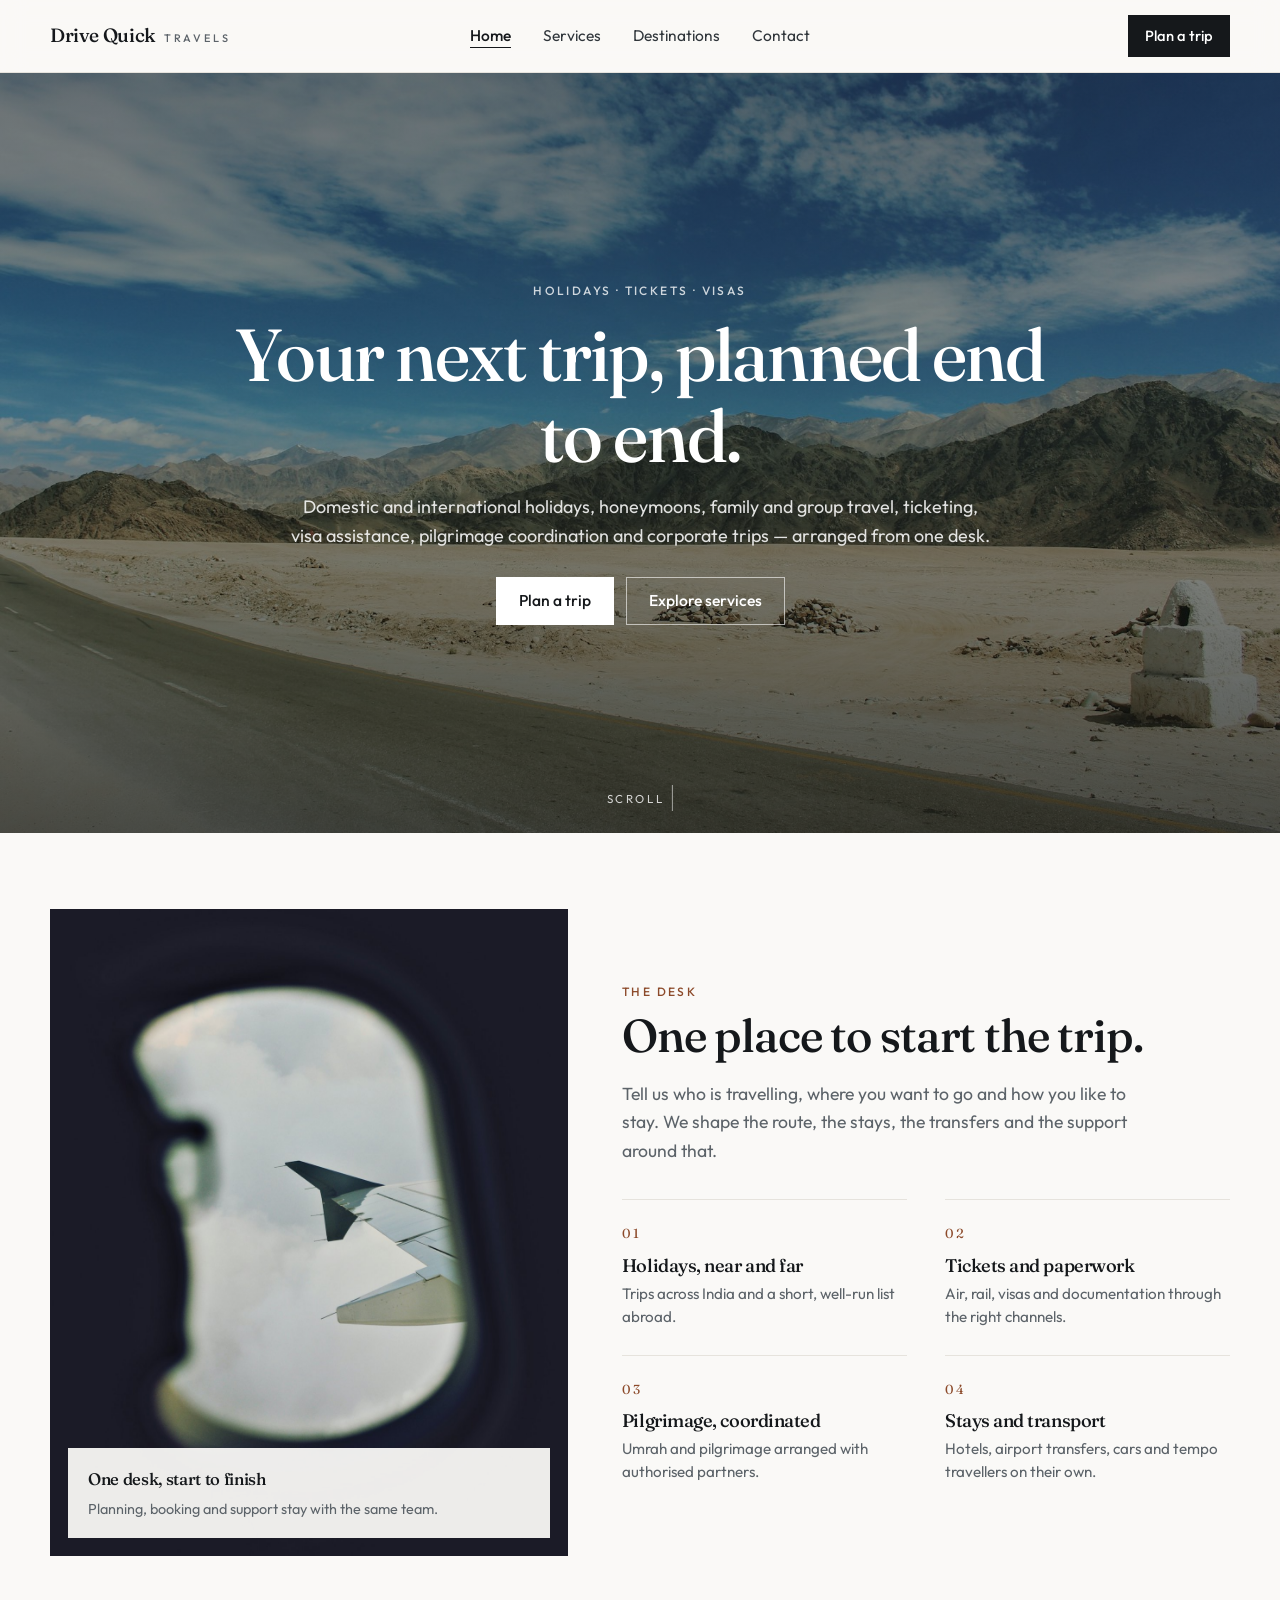
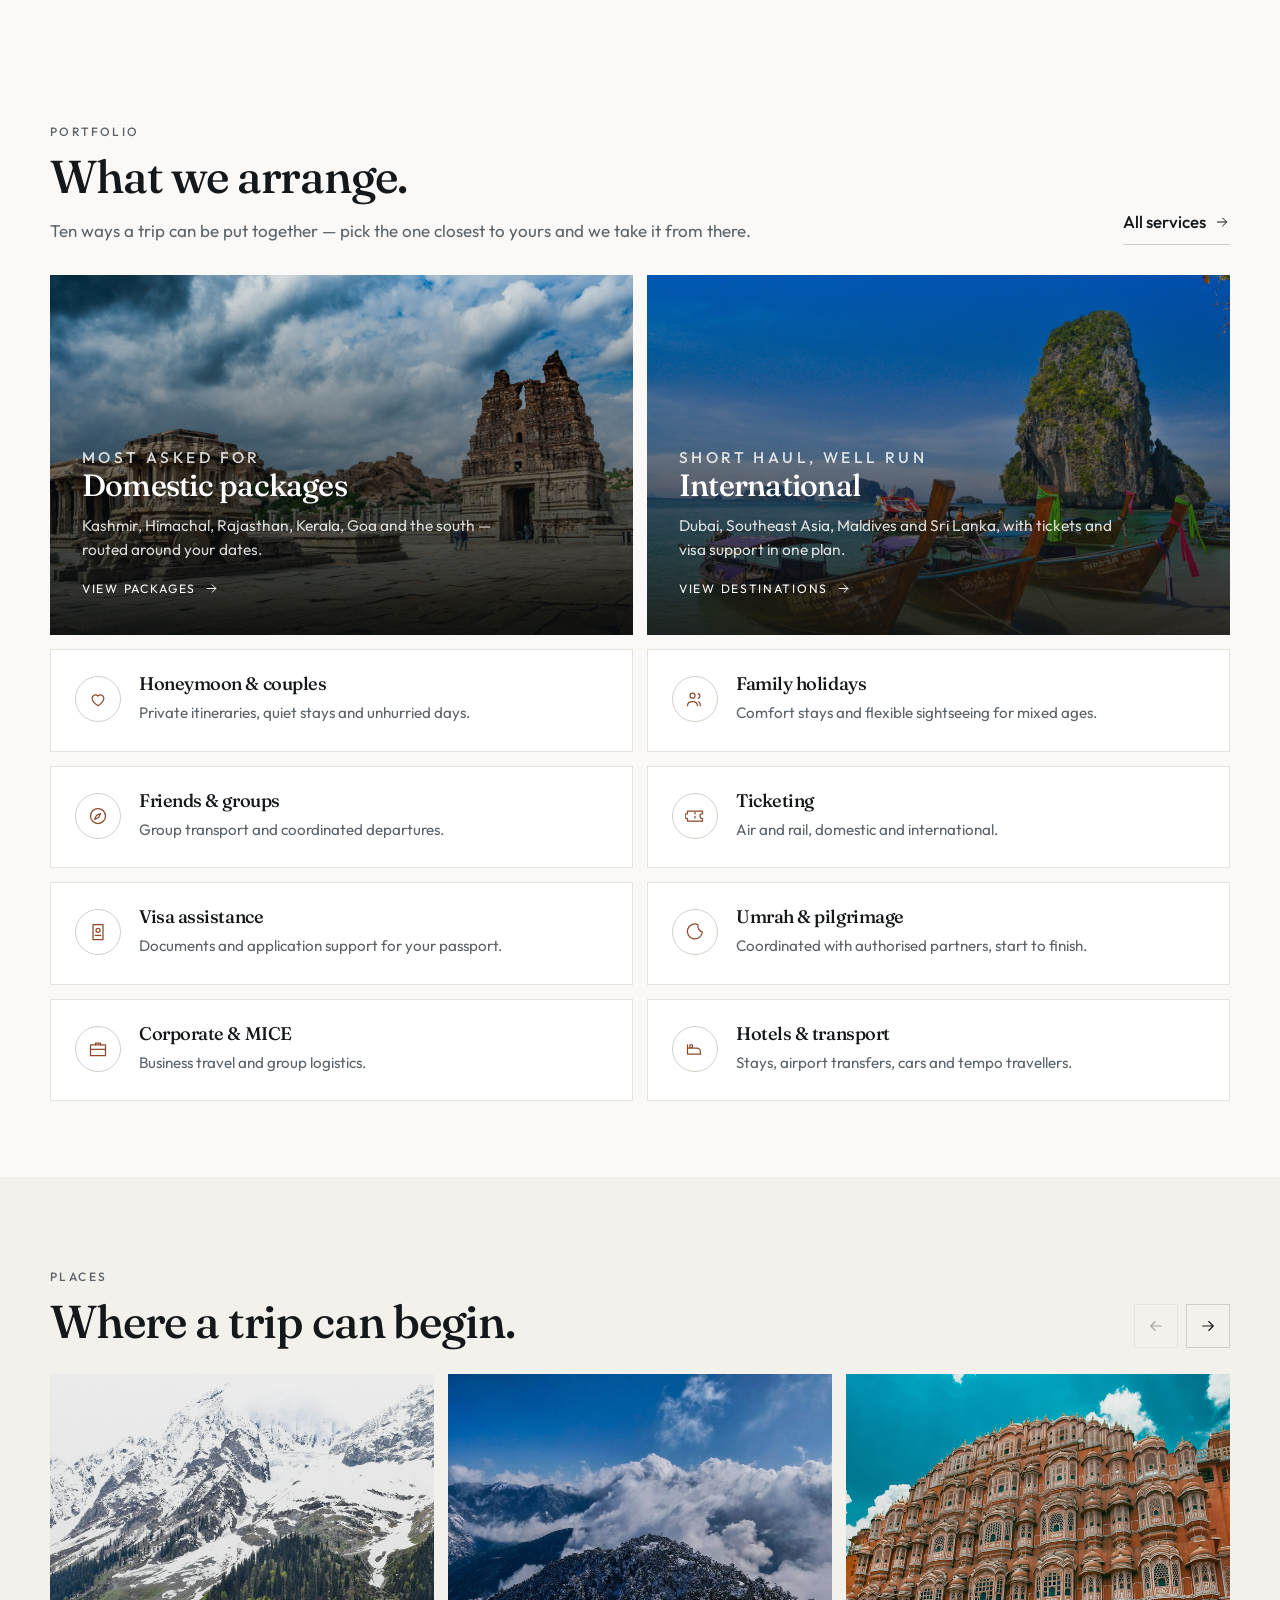
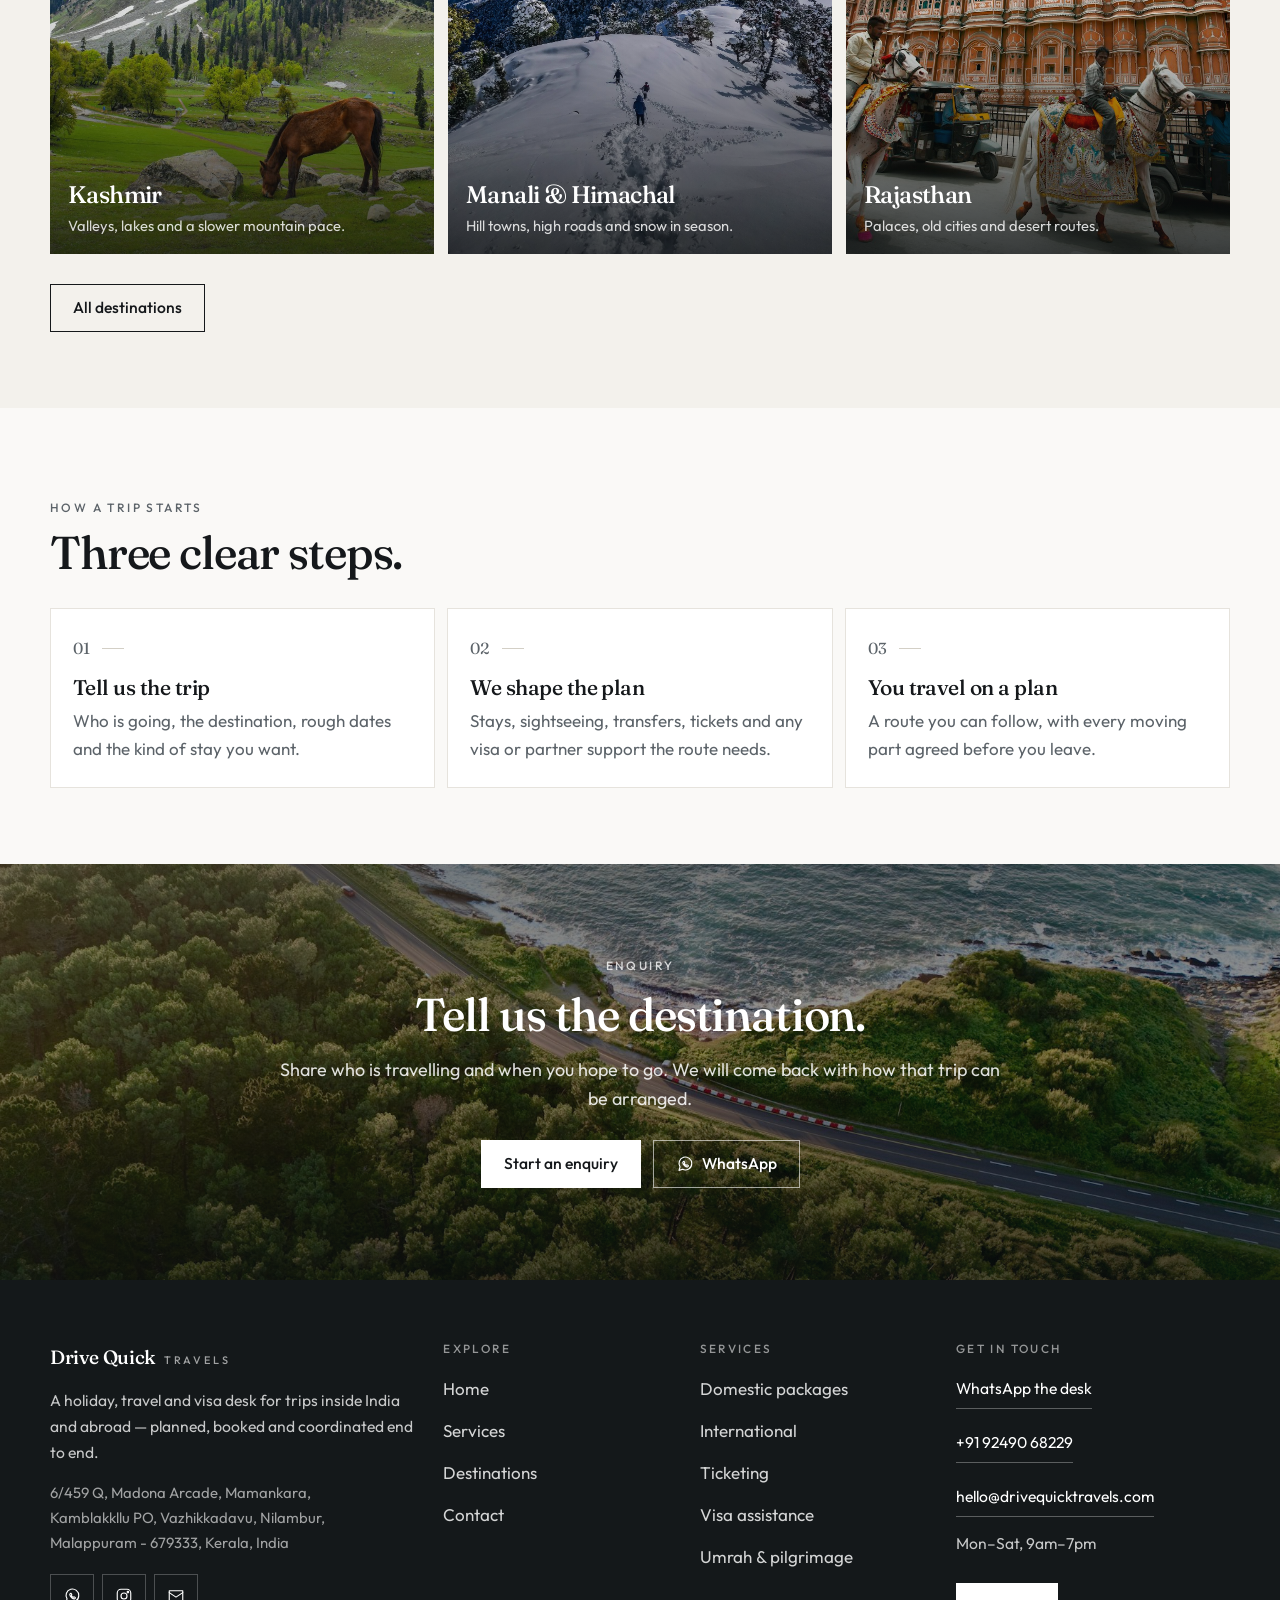
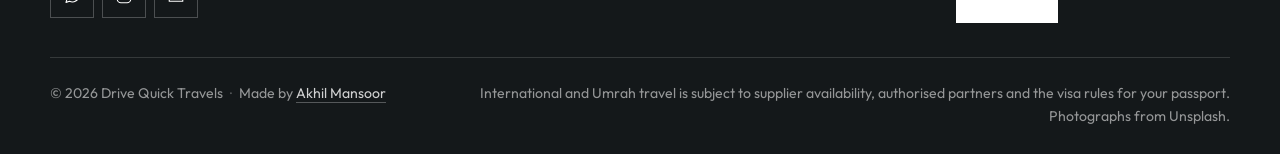
==== commit 4a7ac332: "Open up the home page sections and add real contact details The desk and portfolio blocks were too d" ====
--- a/index.html
+++ b/index.html
@@ -51,106 +51,146 @@
     </section>
 
     <section class="section" id="start">
-      <div class="wrap intro reveal">
-        <div class="head">
+      <div class="wrap desk reveal">
+        <figure class="desk-media">
+          <img src="assets/photos/contact-aside.jpg" alt="A view of clouds and a wing from an aircraft window" width="1200" height="1500" loading="lazy">
+          <figcaption class="desk-badge">
+            <strong>One desk, start to finish</strong>
+            <span>Planning, booking and support stay with the same team.</span>
+          </figcaption>
+        </figure>
+        <div class="desk-body">
           <p class="eyebrow">The desk</p>
           <h2 class="h2">One place to start the trip.</h2>
-        </div>
-        <div>
-          <p class="muted">Tell us who is travelling, where you want to go and how you like to stay. We shape the route, the stays, the transfers and the support around that.</p>
-          <ul class="intro-points">
+          <p class="desk-lead">Tell us who is travelling, where you want to go and how you like to stay. We shape the route, the stays, the transfers and the support around that.</p>
+          <ul class="desk-points">
             <li>
-              <svg viewBox="0 0 24 24" fill="none" stroke="currentColor" stroke-width="1.5" stroke-linecap="round" stroke-linejoin="round" aria-hidden="true"><path d="m4 12 5 5L20 6"/></svg>
-              <span>Holidays inside India and a short, well-run list abroad</span>
+              <span class="desk-num">01</span>
+              <h3>Holidays, near and far</h3>
+              <p>Trips across India and a short, well-run list abroad.</p>
             </li>
             <li>
-              <svg viewBox="0 0 24 24" fill="none" stroke="currentColor" stroke-width="1.5" stroke-linecap="round" stroke-linejoin="round" aria-hidden="true"><path d="m4 12 5 5L20 6"/></svg>
-              <span>Tickets, visas and documentation through the right channels</span>
+              <span class="desk-num">02</span>
+              <h3>Tickets and paperwork</h3>
+              <p>Air, rail, visas and documentation through the right channels.</p>
             </li>
             <li>
-              <svg viewBox="0 0 24 24" fill="none" stroke="currentColor" stroke-width="1.5" stroke-linecap="round" stroke-linejoin="round" aria-hidden="true"><path d="m4 12 5 5L20 6"/></svg>
-              <span>Umrah and pilgrimage coordinated with authorised partners</span>
+              <span class="desk-num">03</span>
+              <h3>Pilgrimage, coordinated</h3>
+              <p>Umrah and pilgrimage arranged with authorised partners.</p>
             </li>
             <li>
-              <svg viewBox="0 0 24 24" fill="none" stroke="currentColor" stroke-width="1.5" stroke-linecap="round" stroke-linejoin="round" aria-hidden="true"><path d="m4 12 5 5L20 6"/></svg>
-              <span>Hotels, airport transfers, cars and tempo travellers on their own</span>
+              <span class="desk-num">04</span>
+              <h3>Stays and transport</h3>
+              <p>Hotels, airport transfers, cars and tempo travellers on their own.</p>
             </li>
           </ul>
         </div>
       </div>
     </section>
 
-    <section class="section section-tight">
+    <section class="section">
       <div class="wrap">
         <div class="head-row reveal">
           <div class="head">
             <p class="eyebrow">Portfolio</p>
             <h2 class="h2">What we arrange.</h2>
+            <p>Ten ways a trip can be put together — pick the one closest to yours and we take it from there.</p>
           </div>
           <a class="link-arrow" href="services.html">All services
             <svg viewBox="0 0 24 24" fill="none" stroke="currentColor" stroke-width="1.5" stroke-linecap="round" stroke-linejoin="round" aria-hidden="true"><path d="M5 12h14M13 6l6 6-6 6"/></svg>
           </a>
         </div>
-        <div class="cards reveal">
-          <a class="card" href="services.html#domestic">
-            <span class="card-icon"><svg viewBox="0 0 24 24" fill="none" stroke="currentColor" stroke-width="1.5" stroke-linecap="round" stroke-linejoin="round" aria-hidden="true"><path d="m3 18 6-9 4 6 2-3 6 6H3Z"/></svg></span>
-            <h3>Domestic packages</h3>
-            <p>Kashmir, Himachal, Rajasthan, Kerala, Goa and more.</p>
-            <span class="card-go">View <svg viewBox="0 0 24 24" fill="none" stroke="currentColor" stroke-width="1.5" stroke-linecap="round" stroke-linejoin="round" aria-hidden="true"><path d="M5 12h14M13 6l6 6-6 6"/></svg></span>
-          </a>
-          <a class="card" href="services.html#honeymoon">
-            <span class="card-icon"><svg viewBox="0 0 24 24" fill="none" stroke="currentColor" stroke-width="1.5" stroke-linecap="round" stroke-linejoin="round" aria-hidden="true"><path d="M12 20s-7-4.4-7-9a4 4 0 0 1 7-2.6A4 4 0 0 1 19 11c0 4.6-7 9-7 9Z"/></svg></span>
-            <h3>Honeymoon &amp; couples</h3>
-            <p>Private itineraries and romantic stays.</p>
-            <span class="card-go">View <svg viewBox="0 0 24 24" fill="none" stroke="currentColor" stroke-width="1.5" stroke-linecap="round" stroke-linejoin="round" aria-hidden="true"><path d="M5 12h14M13 6l6 6-6 6"/></svg></span>
-          </a>
-          <a class="card" href="services.html#family">
-            <span class="card-icon"><svg viewBox="0 0 24 24" fill="none" stroke="currentColor" stroke-width="1.5" stroke-linecap="round" stroke-linejoin="round" aria-hidden="true"><circle cx="9" cy="8" r="3"/><path d="M3 20c0-3.3 2.7-5 6-5s6 1.7 6 5"/><path d="M16 5.6a3 3 0 0 1 0 5.6M18.5 20c0-2.2-.7-3.8-2-4.7"/></svg></span>
-            <h3>Family holidays</h3>
-            <p>Comfort stays and flexible sightseeing.</p>
-            <span class="card-go">View <svg viewBox="0 0 24 24" fill="none" stroke="currentColor" stroke-width="1.5" stroke-linecap="round" stroke-linejoin="round" aria-hidden="true"><path d="M5 12h14M13 6l6 6-6 6"/></svg></span>
-          </a>
-          <a class="card" href="services.html#groups">
-            <span class="card-icon"><svg viewBox="0 0 24 24" fill="none" stroke="currentColor" stroke-width="1.5" stroke-linecap="round" stroke-linejoin="round" aria-hidden="true"><circle cx="12" cy="12" r="9"/><path d="m15 9-2.2 4.8L8 16l2.2-4.8L15 9Z"/></svg></span>
-            <h3>Friends &amp; groups</h3>
-            <p>Group transport and coordinated departures.</p>
-            <span class="card-go">View <svg viewBox="0 0 24 24" fill="none" stroke="currentColor" stroke-width="1.5" stroke-linecap="round" stroke-linejoin="round" aria-hidden="true"><path d="M5 12h14M13 6l6 6-6 6"/></svg></span>
-          </a>
-          <a class="card" href="services.html#international">
-            <span class="card-icon"><svg viewBox="0 0 24 24" fill="none" stroke="currentColor" stroke-width="1.5" stroke-linecap="round" stroke-linejoin="round" aria-hidden="true"><circle cx="12" cy="12" r="9"/><path d="M3 12h18M12 3c2.6 2.6 2.6 15.4 0 18M12 3c-2.6 2.6-2.6 15.4 0 18"/></svg></span>
-            <h3>International</h3>
-            <p>Dubai, Southeast Asia, Maldives, Sri Lanka.</p>
-            <span class="card-go">View <svg viewBox="0 0 24 24" fill="none" stroke="currentColor" stroke-width="1.5" stroke-linecap="round" stroke-linejoin="round" aria-hidden="true"><path d="M5 12h14M13 6l6 6-6 6"/></svg></span>
-          </a>
-          <a class="card" href="services.html#ticketing">
-            <span class="card-icon"><svg viewBox="0 0 24 24" fill="none" stroke="currentColor" stroke-width="1.5" stroke-linecap="round" stroke-linejoin="round" aria-hidden="true"><path d="M3 9a2 2 0 0 0 0 6v3h18v-3a2 2 0 0 1 0-6V6H3v3Z"/><path d="M12 7.5v9" stroke-dasharray="2 3"/></svg></span>
-            <h3>Ticketing</h3>
-            <p>Air and rail, domestic and international.</p>
-            <span class="card-go">View <svg viewBox="0 0 24 24" fill="none" stroke="currentColor" stroke-width="1.5" stroke-linecap="round" stroke-linejoin="round" aria-hidden="true"><path d="M5 12h14M13 6l6 6-6 6"/></svg></span>
-          </a>
-          <a class="card" href="services.html#visa">
-            <span class="card-icon"><svg viewBox="0 0 24 24" fill="none" stroke="currentColor" stroke-width="1.5" stroke-linecap="round" stroke-linejoin="round" aria-hidden="true"><path d="M6 3h12v18H6z"/><circle cx="12" cy="10" r="2.4"/><path d="M8.5 16h7"/></svg></span>
-            <h3>Visa assistance</h3>
-            <p>Documents and application support.</p>
-            <span class="card-go">View <svg viewBox="0 0 24 24" fill="none" stroke="currentColor" stroke-width="1.5" stroke-linecap="round" stroke-linejoin="round" aria-hidden="true"><path d="M5 12h14M13 6l6 6-6 6"/></svg></span>
-          </a>
-          <a class="card" href="services.html#umrah">
-            <span class="card-icon"><svg viewBox="0 0 24 24" fill="none" stroke="currentColor" stroke-width="1.5" stroke-linecap="round" stroke-linejoin="round" aria-hidden="true"><path d="M15.6 3.2a9 9 0 1 0 5.2 8.6 7 7 0 0 1-5.2-8.6Z"/></svg></span>
-            <h3>Umrah &amp; pilgrimage</h3>
-            <p>Coordinated with authorised partners.</p>
-            <span class="card-go">View <svg viewBox="0 0 24 24" fill="none" stroke="currentColor" stroke-width="1.5" stroke-linecap="round" stroke-linejoin="round" aria-hidden="true"><path d="M5 12h14M13 6l6 6-6 6"/></svg></span>
-          </a>
-          <a class="card" href="services.html#corporate">
-            <span class="card-icon"><svg viewBox="0 0 24 24" fill="none" stroke="currentColor" stroke-width="1.5" stroke-linecap="round" stroke-linejoin="round" aria-hidden="true"><rect x="3" y="7" width="18" height="13"/><path d="M9 7V5h6v2M3 12.5h18"/></svg></span>
-            <h3>Corporate &amp; MICE</h3>
-            <p>Business travel and group logistics.</p>
-            <span class="card-go">View <svg viewBox="0 0 24 24" fill="none" stroke="currentColor" stroke-width="1.5" stroke-linecap="round" stroke-linejoin="round" aria-hidden="true"><path d="M5 12h14M13 6l6 6-6 6"/></svg></span>
-          </a>
-          <a class="card" href="services.html#hotels">
-            <span class="card-icon"><svg viewBox="0 0 24 24" fill="none" stroke="currentColor" stroke-width="1.5" stroke-linecap="round" stroke-linejoin="round" aria-hidden="true"><path d="M3 18v-7h11a4.5 4.5 0 0 1 4.5 4.5V18M3 11V7M3 18h16"/><circle cx="7.4" cy="8.6" r="1.8"/></svg></span>
-            <h3>Hotels &amp; transport</h3>
-            <p>Stays, transfers, cars, tempo travellers.</p>
-            <span class="card-go">View <svg viewBox="0 0 24 24" fill="none" stroke="currentColor" stroke-width="1.5" stroke-linecap="round" stroke-linejoin="round" aria-hidden="true"><path d="M5 12h14M13 6l6 6-6 6"/></svg></span>
+
+        <div class="folio-features reveal">
+          <a class="folio-feature" href="services.html#domestic">
+            <img src="assets/photos/karnataka.jpg" alt="" width="1400" height="900" loading="lazy">
+            <div class="folio-feature-body">
+              <p class="folio-kicker">Most asked for</p>
+              <h3>Domestic packages</h3>
+              <p>Kashmir, Himachal, Rajasthan, Kerala, Goa and the south — routed around your dates.</p>
+              <span class="folio-go">View packages
+                <svg viewBox="0 0 24 24" fill="none" stroke="currentColor" stroke-width="1.5" stroke-linecap="round" stroke-linejoin="round" aria-hidden="true"><path d="M5 12h14M13 6l6 6-6 6"/></svg>
+              </span>
+            </div>
+          </a>
+          <a class="folio-feature" href="services.html#international">
+            <img src="assets/photos/southeast-asia.jpg" alt="" width="1400" height="900" loading="lazy">
+            <div class="folio-feature-body">
+              <p class="folio-kicker">Short haul, well run</p>
+              <h3>International</h3>
+              <p>Dubai, Southeast Asia, Maldives and Sri Lanka, with tickets and visa support in one plan.</p>
+              <span class="folio-go">View destinations
+                <svg viewBox="0 0 24 24" fill="none" stroke="currentColor" stroke-width="1.5" stroke-linecap="round" stroke-linejoin="round" aria-hidden="true"><path d="M5 12h14M13 6l6 6-6 6"/></svg>
+              </span>
+            </div>
+          </a>
+        </div>
+
+        <div class="folio-tiles reveal">
+          <a class="folio-tile" href="services.html#honeymoon">
+            <span class="folio-icon"><svg viewBox="0 0 24 24" fill="none" stroke="currentColor" stroke-width="1.5" stroke-linecap="round" stroke-linejoin="round" aria-hidden="true"><path d="M12 20s-7-4.4-7-9a4 4 0 0 1 7-2.6A4 4 0 0 1 19 11c0 4.6-7 9-7 9Z"/></svg></span>
+            <div class="folio-text">
+              <h3>Honeymoon &amp; couples</h3>
+              <p>Private itineraries, quiet stays and unhurried days.</p>
+            </div>
+            <svg class="folio-arrow" viewBox="0 0 24 24" fill="none" stroke="currentColor" stroke-width="1.5" stroke-linecap="round" stroke-linejoin="round" aria-hidden="true"><path d="M5 12h14M13 6l6 6-6 6"/></svg>
+          </a>
+          <a class="folio-tile" href="services.html#family">
+            <span class="folio-icon"><svg viewBox="0 0 24 24" fill="none" stroke="currentColor" stroke-width="1.5" stroke-linecap="round" stroke-linejoin="round" aria-hidden="true"><circle cx="9" cy="8" r="3"/><path d="M3 20c0-3.3 2.7-5 6-5s6 1.7 6 5"/><path d="M16 5.6a3 3 0 0 1 0 5.6M18.5 20c0-2.2-.7-3.8-2-4.7"/></svg></span>
+            <div class="folio-text">
+              <h3>Family holidays</h3>
+              <p>Comfort stays and flexible sightseeing for mixed ages.</p>
+            </div>
+            <svg class="folio-arrow" viewBox="0 0 24 24" fill="none" stroke="currentColor" stroke-width="1.5" stroke-linecap="round" stroke-linejoin="round" aria-hidden="true"><path d="M5 12h14M13 6l6 6-6 6"/></svg>
+          </a>
+          <a class="folio-tile" href="services.html#groups">
+            <span class="folio-icon"><svg viewBox="0 0 24 24" fill="none" stroke="currentColor" stroke-width="1.5" stroke-linecap="round" stroke-linejoin="round" aria-hidden="true"><circle cx="12" cy="12" r="9"/><path d="m15 9-2.2 4.8L8 16l2.2-4.8L15 9Z"/></svg></span>
+            <div class="folio-text">
+              <h3>Friends &amp; groups</h3>
+              <p>Group transport and coordinated departures.</p>
+            </div>
+            <svg class="folio-arrow" viewBox="0 0 24 24" fill="none" stroke="currentColor" stroke-width="1.5" stroke-linecap="round" stroke-linejoin="round" aria-hidden="true"><path d="M5 12h14M13 6l6 6-6 6"/></svg>
+          </a>
+          <a class="folio-tile" href="services.html#ticketing">
+            <span class="folio-icon"><svg viewBox="0 0 24 24" fill="none" stroke="currentColor" stroke-width="1.5" stroke-linecap="round" stroke-linejoin="round" aria-hidden="true"><path d="M3 9a2 2 0 0 0 0 6v3h18v-3a2 2 0 0 1 0-6V6H3v3Z"/><path d="M12 7.5v9" stroke-dasharray="2 3"/></svg></span>
+            <div class="folio-text">
+              <h3>Ticketing</h3>
+              <p>Air and rail, domestic and international.</p>
+            </div>
+            <svg class="folio-arrow" viewBox="0 0 24 24" fill="none" stroke="currentColor" stroke-width="1.5" stroke-linecap="round" stroke-linejoin="round" aria-hidden="true"><path d="M5 12h14M13 6l6 6-6 6"/></svg>
+          </a>
+          <a class="folio-tile" href="services.html#visa">
+            <span class="folio-icon"><svg viewBox="0 0 24 24" fill="none" stroke="currentColor" stroke-width="1.5" stroke-linecap="round" stroke-linejoin="round" aria-hidden="true"><path d="M6 3h12v18H6z"/><circle cx="12" cy="10" r="2.4"/><path d="M8.5 16h7"/></svg></span>
+            <div class="folio-text">
+              <h3>Visa assistance</h3>
+              <p>Documents and application support for your passport.</p>
+            </div>
+            <svg class="folio-arrow" viewBox="0 0 24 24" fill="none" stroke="currentColor" stroke-width="1.5" stroke-linecap="round" stroke-linejoin="round" aria-hidden="true"><path d="M5 12h14M13 6l6 6-6 6"/></svg>
+          </a>
+          <a class="folio-tile" href="services.html#umrah">
+            <span class="folio-icon"><svg viewBox="0 0 24 24" fill="none" stroke="currentColor" stroke-width="1.5" stroke-linecap="round" stroke-linejoin="round" aria-hidden="true"><path d="M15.6 3.2a9 9 0 1 0 5.2 8.6 7 7 0 0 1-5.2-8.6Z"/></svg></span>
+            <div class="folio-text">
+              <h3>Umrah &amp; pilgrimage</h3>
+              <p>Coordinated with authorised partners, start to finish.</p>
+            </div>
+            <svg class="folio-arrow" viewBox="0 0 24 24" fill="none" stroke="currentColor" stroke-width="1.5" stroke-linecap="round" stroke-linejoin="round" aria-hidden="true"><path d="M5 12h14M13 6l6 6-6 6"/></svg>
+          </a>
+          <a class="folio-tile" href="services.html#corporate">
+            <span class="folio-icon"><svg viewBox="0 0 24 24" fill="none" stroke="currentColor" stroke-width="1.5" stroke-linecap="round" stroke-linejoin="round" aria-hidden="true"><rect x="3" y="7" width="18" height="13"/><path d="M9 7V5h6v2M3 12.5h18"/></svg></span>
+            <div class="folio-text">
+              <h3>Corporate &amp; MICE</h3>
+              <p>Business travel and group logistics.</p>
+            </div>
+            <svg class="folio-arrow" viewBox="0 0 24 24" fill="none" stroke="currentColor" stroke-width="1.5" stroke-linecap="round" stroke-linejoin="round" aria-hidden="true"><path d="M5 12h14M13 6l6 6-6 6"/></svg>
+          </a>
+          <a class="folio-tile" href="services.html#hotels">
+            <span class="folio-icon"><svg viewBox="0 0 24 24" fill="none" stroke="currentColor" stroke-width="1.5" stroke-linecap="round" stroke-linejoin="round" aria-hidden="true"><path d="M3 18v-7h11a4.5 4.5 0 0 1 4.5 4.5V18M3 11V7M3 18h16"/><circle cx="7.4" cy="8.6" r="1.8"/></svg></span>
+            <div class="folio-text">
+              <h3>Hotels &amp; transport</h3>
+              <p>Stays, airport transfers, cars and tempo travellers.</p>
+            </div>
+            <svg class="folio-arrow" viewBox="0 0 24 24" fill="none" stroke="currentColor" stroke-width="1.5" stroke-linecap="round" stroke-linejoin="round" aria-hidden="true"><path d="M5 12h14M13 6l6 6-6 6"/></svg>
           </a>
         </div>
       </div>
@@ -272,7 +312,7 @@
         <p class="lead lead-light">Share who is travelling and when you hope to go. We will come back with how that trip can be arranged.</p>
         <div class="actions actions-center">
           <a class="btn btn-light" href="contact.html">Start an enquiry</a>
-          <a class="btn btn-outline-light" href="https://wa.me/91XXXXXXXXXX" target="_blank" rel="noopener">
+          <a class="btn btn-outline-light" href="https://wa.me/919249068229" target="_blank" rel="noopener">
             <svg viewBox="0 0 24 24" fill="none" stroke="currentColor" stroke-width="1.5" stroke-linecap="round" stroke-linejoin="round" aria-hidden="true"><path d="M21 11.5a8.5 8.5 0 0 1-12.3 7.6L4 20.5l1.4-4.6A8.5 8.5 0 1 1 21 11.5Z"/><path d="M9.4 9.1c.3-.6.6-.6.9-.6h.6l.9 2-.7.8c.5 1.1 1.4 2 2.5 2.5l.8-.7 2 .9v.6c0 .4-.2.8-.6 1-1 .4-2.6 0-4.2-1.3-1.4-1.2-2.6-3-2.6-4.3 0-.4 0-.7.4-.9Z"/></svg>
             WhatsApp
           </a>
@@ -286,8 +326,9 @@
       <div class="footer-brand">
         <a class="logo" href="index.html">Drive Quick <span>Travels</span></a>
         <p>A holiday, travel and visa desk for trips inside India and abroad — planned, booked and coordinated end to end.</p>
+        <address class="footer-address">6/459 Q, Madona Arcade, Mamankara,<br>Kamblakkllu PO, Vazhikkadavu, Nilambur,<br>Malappuram&nbsp;-&nbsp;679333, Kerala, India</address>
         <div class="socials">
-          <a href="https://wa.me/91XXXXXXXXXX" target="_blank" rel="noopener" aria-label="WhatsApp">
+          <a href="https://wa.me/919249068229" target="_blank" rel="noopener" aria-label="WhatsApp">
             <svg viewBox="0 0 24 24" fill="none" stroke="currentColor" stroke-width="1.5" stroke-linecap="round" stroke-linejoin="round" aria-hidden="true"><path d="M21 11.5a8.5 8.5 0 0 1-12.3 7.6L4 20.5l1.4-4.6A8.5 8.5 0 1 1 21 11.5Z"/><path d="M9.4 9.1c.3-.6.6-.6.9-.6h.6l.9 2-.7.8c.5 1.1 1.4 2 2.5 2.5l.8-.7 2 .9v.6c0 .4-.2.8-.6 1-1 .4-2.6 0-4.2-1.3-1.4-1.2-2.6-3-2.6-4.3 0-.4 0-.7.4-.9Z"/></svg>
           </a>
           <a href="https://instagram.com/" target="_blank" rel="noopener" aria-label="Instagram">
@@ -319,7 +360,8 @@
       </div>
       <div class="footer-col footer-contact">
         <h3>Get in touch</h3>
-        <p><a href="https://wa.me/91XXXXXXXXXX" target="_blank" rel="noopener">WhatsApp the desk</a></p>
+        <p><a href="https://wa.me/919249068229" target="_blank" rel="noopener">WhatsApp the desk</a></p>
+        <p><a href="tel:+919249068229">+91 92490 68229</a></p>
         <p><a href="mailto:hello@drivequicktravels.com">hello@drivequicktravels.com</a></p>
         <p>Mon–Sat, 9am–7pm</p>
         <div class="actions">
@@ -328,7 +370,7 @@
       </div>
     </div>
     <div class="wrap footer-bottom">
-      <p>© <span data-year></span> Drive Quick Travels</p>
+      <p>© <span data-year></span> Drive Quick Travels <span class="dot">·</span> Made by <a class="credit" href="https://akhilmansoor.com" target="_blank" rel="noopener">Akhil Mansoor</a></p>
       <p class="footer-note">International and Umrah travel is subject to supplier availability, authorised partners and the visa rules for your passport. Photographs from Unsplash.</p>
     </div>
   </footer>
--- a/css/styles.css
+++ b/css/styles.css
@@ -489,112 +489,252 @@
   margin-bottom: 30px;
 }
 
-.intro {
-  display: grid;
-  gap: 26px;
-}
-
-.intro-points {
+/* ---------- The desk ---------- */
+.desk {
+  display: grid;
+  gap: 30px;
+}
+
+.desk-media {
+  position: relative;
+  margin: 0;
+  overflow: hidden;
+  background: var(--dark);
+}
+
+.desk-media img {
+  width: 100%;
+  height: 100%;
+  aspect-ratio: 4 / 3;
+  object-fit: cover;
+}
+
+.desk-badge {
+  position: absolute;
+  inset: auto 14px 14px 14px;
+  padding: 18px 20px;
+  background: rgba(250, 249, 247, 0.94);
+}
+
+.desk-badge strong {
+  display: block;
+  font-family: var(--serif);
+  font-weight: 500;
+  font-size: 1.04rem;
+  letter-spacing: -0.02em;
+}
+
+.desk-badge span {
+  display: block;
+  margin-top: 5px;
+  font-size: 0.9rem;
+  line-height: 1.5;
+  color: var(--muted);
+}
+
+.desk-body h2 {
+  margin-top: 10px;
+}
+
+.desk-lead {
   margin: 18px 0 0;
+  max-width: 34rem;
+  font-size: 1.1rem;
+  line-height: 1.62;
+  color: var(--muted);
+}
+
+.desk-points {
+  margin: 34px 0 0;
   padding: 0;
   list-style: none;
   display: grid;
-  gap: 10px;
-}
-
-.intro-points li {
-  display: grid;
-  grid-template-columns: 18px 1fr;
-  gap: 12px;
+  gap: 22px;
+}
+
+.desk-points li {
+  padding-top: 18px;
+  border-top: 1px solid var(--line);
+}
+
+.desk-num {
+  font-family: var(--serif);
+  font-size: 0.82rem;
+  letter-spacing: 0.16em;
+  color: var(--accent);
+}
+
+.desk-points h3 {
+  margin: 9px 0 6px;
+  font-size: 1.14rem;
+}
+
+.desk-points p {
+  margin: 0;
+  font-size: 0.95rem;
+  line-height: 1.55;
   color: var(--muted);
 }
 
-.intro-points svg {
-  width: 18px;
-  height: 18px;
-  margin-top: 5px;
-  color: var(--accent);
-}
-
-/* ---------- Service cards ---------- */
-.cards {
-  display: grid;
-  gap: 10px;
-  grid-template-columns: repeat(2, 1fr);
-}
-
-.card {
-  display: flex;
-  flex-direction: column;
+/* ---------- Portfolio: two features plus wide rows ---------- */
+.folio-features {
+  display: grid;
+  gap: var(--gap);
+}
+
+.folio-feature {
+  position: relative;
+  display: grid;
+  align-items: end;
+  min-height: 300px;
+  overflow: hidden;
+  background: var(--dark);
+  color: #fff;
+  text-decoration: none;
+}
+
+.folio-feature img {
+  position: absolute;
+  inset: 0;
+  width: 100%;
+  height: 100%;
+  object-fit: cover;
+  transition: transform 0.8s var(--ease);
+}
+
+.folio-feature::after {
+  content: "";
+  position: absolute;
+  inset: 0;
+  background: linear-gradient(to top, rgba(10, 14, 16, 0.88) 0%, rgba(10, 14, 16, 0.44) 54%, rgba(10, 14, 16, 0.12) 100%);
+}
+
+.folio-feature:hover img {
+  transform: scale(1.04);
+}
+
+.folio-feature-body {
+  position: relative;
+  z-index: 1;
+  padding: 28px 26px;
+  max-width: 32rem;
+}
+
+.folio-kicker {
+  margin: 0 0 12px;
+  font-size: 0.72rem;
+  font-weight: 500;
+  letter-spacing: 0.22em;
+  text-transform: uppercase;
+  color: rgba(255, 255, 255, 0.74);
+}
+
+.folio-feature h3 {
+  font-size: clamp(1.5rem, 2.4vw, 2rem);
+  color: #fff;
+}
+
+.folio-feature-body p {
+  margin: 10px 0 0;
+  font-size: 0.97rem;
+  line-height: 1.55;
+  color: rgba(255, 255, 255, 0.82);
+}
+
+.folio-go {
+  display: inline-flex;
+  align-items: center;
   gap: 8px;
-  padding: 18px 16px 16px;
+  margin-top: 18px;
+  font-size: 0.76rem;
+  letter-spacing: 0.14em;
+  text-transform: uppercase;
+  color: #fff;
+}
+
+.folio-go svg {
+  width: 15px;
+  height: 15px;
+  transition: transform 0.25s var(--ease);
+}
+
+.folio-feature:hover .folio-go svg {
+  transform: translateX(5px);
+}
+
+.folio-tiles {
+  display: grid;
+  gap: var(--gap);
+  margin-top: var(--gap);
+}
+
+.folio-tile {
+  position: relative;
+  display: grid;
+  grid-template-columns: auto 1fr;
+  gap: 18px;
+  align-items: center;
+  padding: 22px 22px 24px;
   background: var(--surface);
   border: 1px solid var(--line);
   text-decoration: none;
-  transition: transform 0.25s var(--ease), border-color 0.25s var(--ease), box-shadow 0.25s var(--ease);
-}
-
-.card:hover {
+  transition: transform 0.3s var(--ease), border-color 0.3s var(--ease), box-shadow 0.3s var(--ease);
+}
+
+.folio-tile:hover {
   transform: translateY(-3px);
   border-color: var(--ink);
-  box-shadow: 0 16px 30px rgba(20, 24, 26, 0.07);
-}
-
-.card-icon {
+  box-shadow: 0 16px 32px rgba(20, 24, 26, 0.07);
+}
+
+.folio-icon {
   display: grid;
   place-items: center;
-  width: 38px;
-  height: 38px;
+  width: 46px;
+  height: 46px;
   border: 1px solid var(--line-strong);
   border-radius: 50%;
   color: var(--accent);
-}
-
-.card:hover .card-icon {
+  transition: background 0.3s var(--ease), border-color 0.3s var(--ease), color 0.3s var(--ease);
+}
+
+.folio-tile:hover .folio-icon {
+  background: var(--accent);
   border-color: var(--accent);
-}
-
-.card-icon svg {
-  width: 19px;
-  height: 19px;
-}
-
-.card h3 {
-  font-size: 1.08rem;
-  letter-spacing: -0.01em;
-}
-
-.card p {
-  margin: 0;
+  color: #fff;
+}
+
+.folio-icon svg {
+  width: 20px;
+  height: 20px;
+}
+
+.folio-tile h3 {
+  font-size: 1.14rem;
+}
+
+.folio-text p {
+  margin: 7px 0 0;
   font-size: 0.95rem;
-  line-height: 1.5;
+  line-height: 1.55;
   color: var(--muted);
 }
 
-.card-go {
-  margin-top: auto;
-  padding-top: 8px;
-  font-size: 0.82rem;
-  letter-spacing: 0.08em;
-  text-transform: uppercase;
-  color: var(--ink);
-  display: inline-flex;
-  align-items: center;
-  gap: 6px;
-}
-
-.card-go svg {
-  width: 14px;
-  height: 14px;
-  transition: transform 0.25s var(--ease);
-}
-
-.card:hover .card-go {
+.folio-arrow {
+  position: absolute;
+  top: 50%;
+  right: 22px;
+  width: 18px;
+  height: 18px;
   color: var(--accent);
-}
-
-.card:hover .card-go svg {
-  transform: translateX(4px);
+  opacity: 0;
+  transform: translateY(-50%) translateX(-6px);
+  transition: opacity 0.3s var(--ease), transform 0.3s var(--ease);
+}
+
+.folio-tile:hover .folio-arrow {
+  opacity: 1;
+  transform: translateY(-50%);
 }
 
 /* ---------- Rails (swipe on mobile, row on desktop) ---------- */
@@ -1211,6 +1351,14 @@
   font-size: 0.98rem;
 }
 
+.footer-address {
+  margin-top: 16px;
+  font-style: normal;
+  font-size: 0.93rem;
+  line-height: 1.68;
+  color: rgba(255, 255, 255, 0.6);
+}
+
 .socials {
   display: flex;
   gap: 8px;
@@ -1290,6 +1438,23 @@
   margin: 0;
 }
 
+.footer-bottom .dot {
+  margin: 0 4px;
+  color: rgba(255, 255, 255, 0.3);
+}
+
+.footer-bottom .credit {
+  color: rgba(255, 255, 255, 0.8);
+  text-decoration: none;
+  border-bottom: 1px solid rgba(255, 255, 255, 0.28);
+  transition: color 0.25s var(--ease), border-color 0.25s var(--ease);
+}
+
+.footer-bottom .credit:hover {
+  color: #fff;
+  border-color: #fff;
+}
+
 /* ---------- Reveal ---------- */
 .reveal {
   opacity: 0;
@@ -1304,8 +1469,9 @@
 
 /* ---------- Breakpoints ---------- */
 @media (min-width: 600px) {
-  .cards {
-    grid-template-columns: repeat(3, 1fr);
+  .desk-points {
+    grid-template-columns: 1fr 1fr;
+    gap: 26px 38px;
   }
 
   .rail {
@@ -1328,9 +1494,30 @@
 }
 
 @media (min-width: 860px) {
-  .intro {
+  .desk {
+    grid-template-columns: 0.92fr 1.08fr;
+    gap: 54px;
+    align-items: center;
+  }
+
+  .desk-media img {
+    aspect-ratio: 4 / 5;
+  }
+
+  .desk-badge {
+    inset: auto 18px 18px 18px;
+  }
+
+  .folio-features {
     grid-template-columns: 1fr 1fr;
-    gap: 48px;
+  }
+
+  .folio-tiles {
+    grid-template-columns: 1fr 1fr;
+  }
+
+  .folio-tile {
+    padding: 24px 52px 26px 24px;
   }
 
   .steps {
@@ -1405,8 +1592,12 @@
     transform: scaleX(1);
   }
 
-  .cards {
-    grid-template-columns: repeat(5, 1fr);
+  .folio-feature {
+    min-height: 360px;
+  }
+
+  .folio-feature-body {
+    padding: 34px 32px;
   }
 
   .rail {
